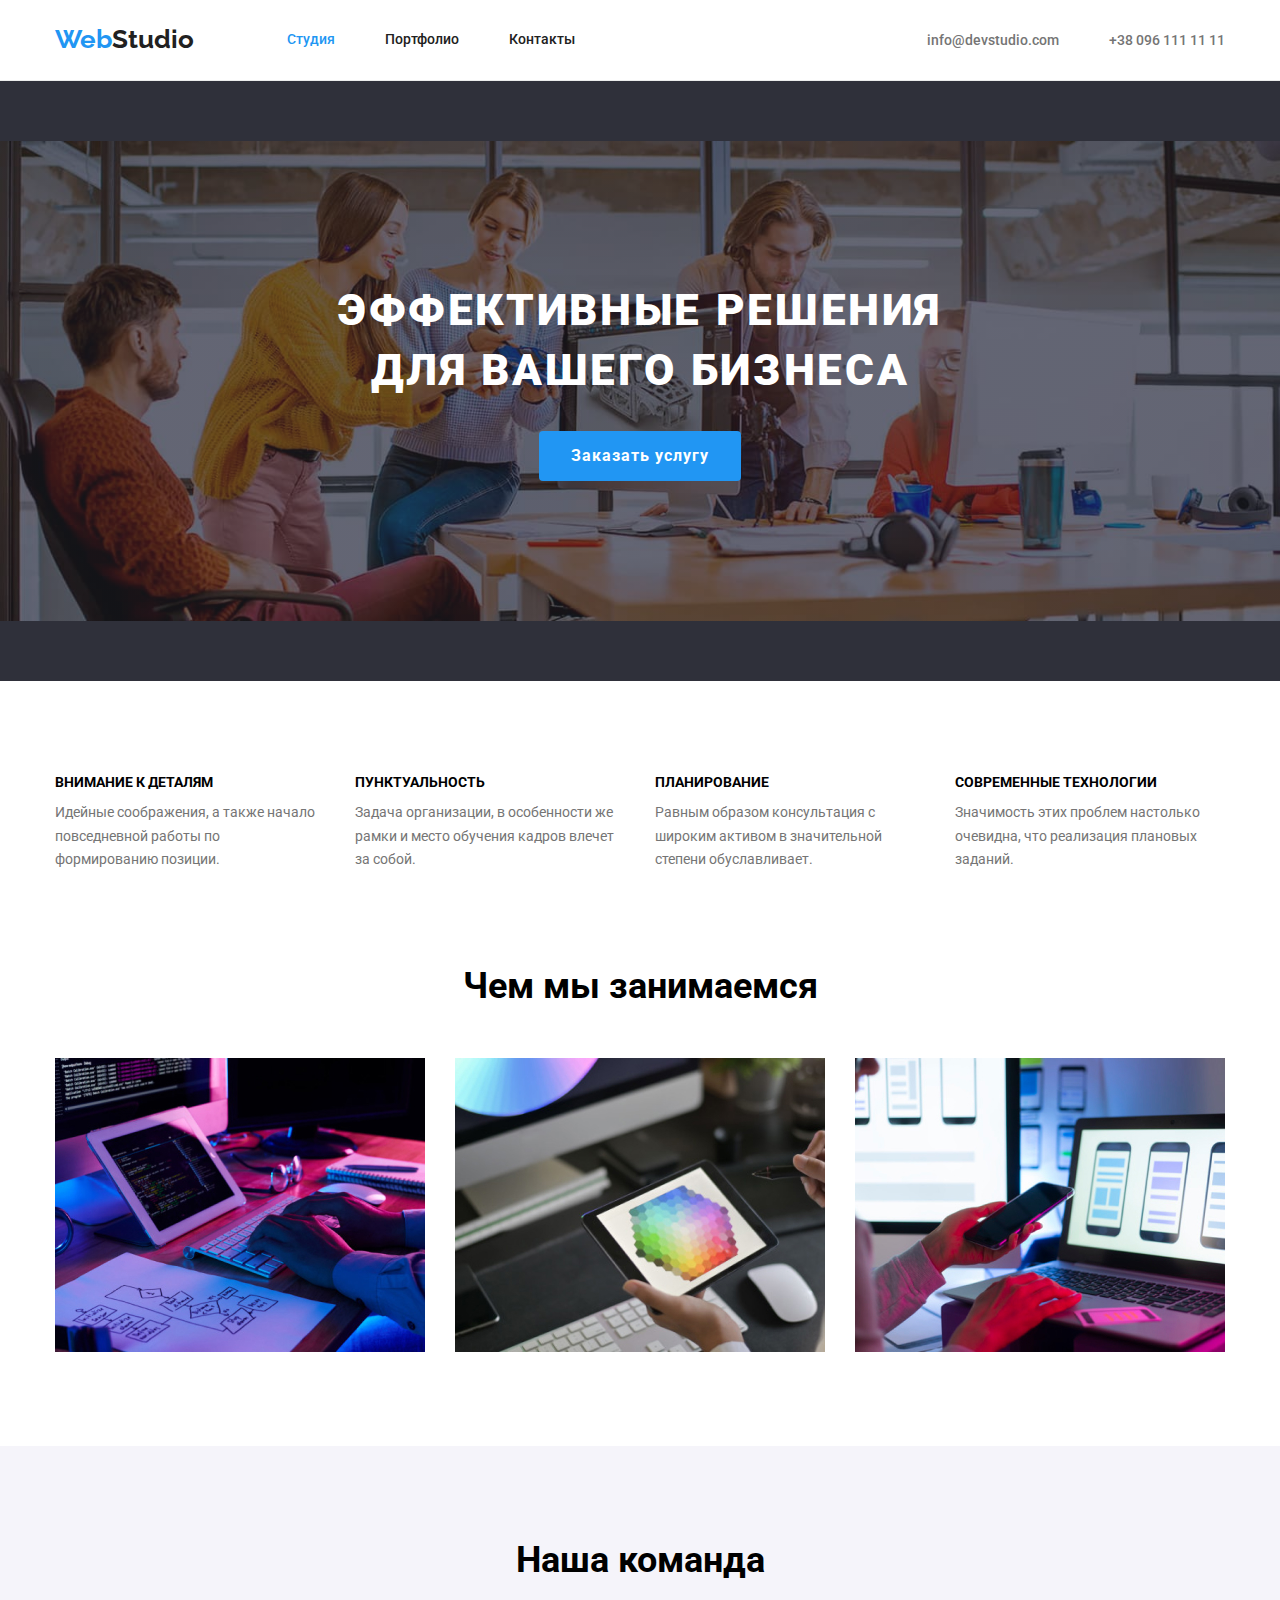
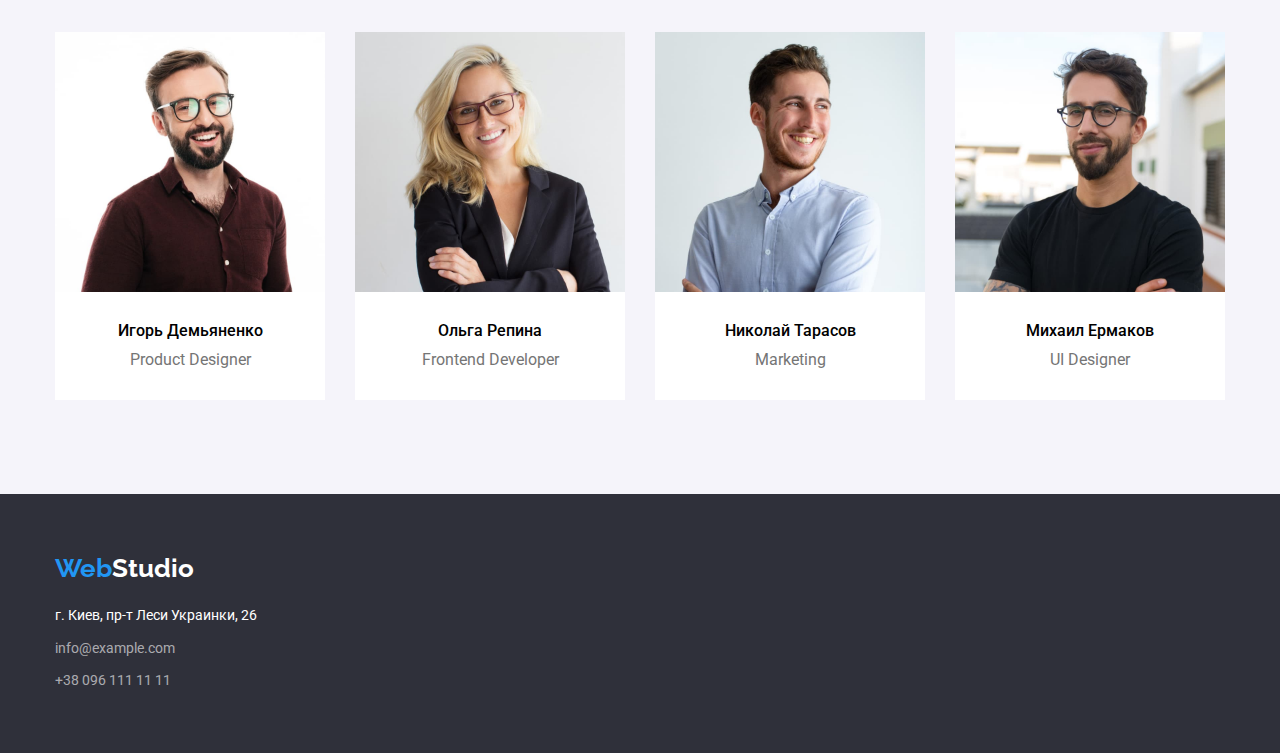
==== index.html @ 1ecdde6a "Сделали фон Героя" ====
<!DOCTYPE html>
<html lang="ru">

<head>
    <meta charset="UTF-8" />
    <title>WebStudio</title>
    <link rel="preconnect" href="https://fonts.googleapis.com" />
    <link rel="preconnect" href="https://fonts.gstatic.com" crossorigin />
    <link href="https://fonts.googleapis.com/css2?family=Raleway:wght@700&family=Roboto:wght@400;500;700;900&display=swap" rel="stylesheet" />
    <link rel="stylesheet" href="https://cdnjs.cloudflare.com/ajax/libs/modern-normalize/1.1.0/modern-normalize.css" />
    <link rel="stylesheet" href="./css/styles.css" />
</head>

<body class="page">
    <!-- header -->
    <header class="page-header">
        <div class="container page-container">
            <nav class="navigation main-nav">
                <a class="logo link" href="" lang="en">Web<span class="logo-accent">Studio</span>
          </a>
                <ul class="menu list">
                    <li class="menu-item">
                        <a href="./index.html" class="site-nav link current">Студия</a>
                    </li>
                    <li class="menu-item">
                        <a href="./portfolio.html" class="site-nav link">Портфолио</a>
                    </li>
                    <li class="menu-item">
                        <a href="" class="site-nav link">Контакты</a>
                    </li>
                </ul>
            </nav>
            <ul class="menu-contact list">
                <li class="item">
                    <a href=" mailto:info@devstudio.com" class="contact-nav link">info@devstudio.com</a
            >
          </li>
          <li class="item">
            <a href="tel:+380961111111 " class="contact-nav link"
              >+38 096 111 11 11</a
            >
          </li>
        </ul>
      </div>
    </header>
    <main>
      <!--HERO-->
      <section class="hero">
        <div class="container">
          <h1 class="hero-title">ЭФФЕКТИВНЫЕ РЕШЕНИЯ ДЛЯ ВАШЕГО БИЗНЕСА</h1>
          <button class="modal-btn" type="button ">Заказать услугу</button>
        </div>
      </section>
      <!--ABOUT-->
      <section class="section-advantage">
        <div class="container">
          <h2 class="section-title visually-hidden">Преимущества</h2>
          <ul class="list feature">
            <li class="feature-list">
              <h3 class="feature-title">ВНИМАНИЕ К ДЕТАЛЯМ</h3>
              <p class="text">
                Идейные соображения, а также начало повседневной работы по
                формированию позиции.
              </p>
            </li>
            <li class="feature-list">
              <h3 class="feature-title">ПУНКТУАЛЬНОСТЬ</h3>
              <p class="text">
                Задача организации, в особенности же рамки и место обучения
                кадров влечет за собой.
              </p>
            </li>
            <li class="feature-list">
              <h3 class="feature-title">ПЛАНИРОВАНИЕ</h3>
              <p class="text">
                Равным образом консультация с широким активом в значительной
                степени обуславливает.
              </p>
            </li>
            <li class="feature-list">
              <h3 class="feature-title">СОВРЕМЕННЫЕ ТЕХНОЛОГИИ</h3>
              <p class="text">
                Значимость этих проблем настолько очевидна, что реализация
                плановых заданий.
              </p>
            </li>
          </ul>
        </div>
      </section>
      <!--GALLERY-->
      <section class="section">
        <div class="container">
          <h2 class="section-title">Чем мы занимаемся</h2>
          <ul class="list feature">
            <li class="image-list">
              <img
                src="./images/website_design.jpg "
                alt="Дизайн вебсайта "
                width="370 "
                height="294 "
              />
            </li>
            <li class="image-list">
              <img
                src="./images/pallete_on_tablet.jpg "
                alt="Палитра на планшете "
                width="370 "
                height="294 "
              />
            </li>
            <li class="image-list">
              <img
                src="./images/mobile_application_development.jpg "
                alt="Разработка мобильного приложения "
                width="370 "
                height="294 "
              />
            </li>
          </ul>
        </div>
      </section>
      <!--OUR TEAM-->
      <section class="title-theme-light section">
        <div class="container">
          <h2 class="section-title">Наша команда</h2>
          <ul class="employees list">
            <li class="employees-photo">
              <img
                src="./images/img-1.jpg "
                alt="Игорь Д. "
                width="270 "
                height="260 "
              />
              <div class="employees-content-wrapper">
                <h3 class="employees-name">Игорь Демьяненко</h3>
                <p lang="en " class="employees-position">Product Designer</p>
              </div>
            </li>
            <li class="employees-photo">
              <img
                src="./images/img-2.jpg "
                alt="Ольга Р. "
                width="270 "
                height="260 "
              />
              <div class="employees-content-wrapper">
                <h3 class="employees-name">Ольга Репина</h3>
                <p lang="en " class="employees-position">Frontend Developer</p>
              </div>
            </li>
            <li class="employees-photo">
              <img
                src="./images/img-3.jpg "
                alt="Николай Т. "
                width="270 "
                height="260 "
              />
              <div class="employees-content-wrapper">
                <h3 class="employees-name">Николай Тарасов</h3>
                <p lang="en " class="employees-position">Marketing</p>
              </div>
            </li>
            <li class="employees-photo">
              <img
                src="./images/img-4.jpg "
                alt="Михаил Е. "
                width="270 "
                height="260 "
              />
              <div class="employees-content-wrapper">
                <h3 class="employees-name">Михаил Ермаков</h3>
                <p lang="en " class="employees-position">UI Designer</p>
              </div>
            </li>
          </ul>
        </div>
      </section>
    </main>
    <footer class="footer">
      <div class="container">
        <a class="logo-footer link" href=" " lang="en "
          >Web<span class="logo-accent-footer">Studio</span></a
        >
        <address class="address">
          <ul class="list">
            <li class="address-list">
              <a
                href="https://goo.gl/maps/fRFSX92PW33ccEuu6 "
                target="_blank "
                class="link contact-info"
                >г. Киев, пр-т Леси Украинки, 26</a
              >
            </li>
            <li class="address-list">
              <a href="mailto:info@example.com " class="link contact-info-item"
                >info@example.com</a
              >
            </li>
            <li>
              <a href="tel:+380961111111 " class="link contact-info-item"
                >+38 096 111 11 11</a
              >
            </li>
          </ul>
        </address>
      </div>
    </footer>
  </body>
</html>
---- css/styles.css ----
h1,
h2,
h3,
p {
    margin-top: 0;
    margin-bottom: 0;
}

ul {
    margin-top: 0;
    margin-bottom: 0;
    padding-left: 0;
}

img {
    display: block;
}

.list {
    list-style: none;
    padding: 0;
    margin: 0;
}

.link {
    text-decoration: none;
}

 :root {
    --primary-text-color: #212121;
    --title-color: #757575;
    --primary-text-color-theme-light: #E5E5E5;
    --secondary-text-color-theme-light: #F5F4FA;
    --primary-text-color-theme-dark: #2F303A;
}

body {
    font-family: "Roboto", sans-serif;
    font-style: normal;
}


/*цвет основного текста #212121*/


/*цвет вторичного текста #757575*/


/*белый #FFFFFF*/


/*акцент #2196F3*/


/*цвет фона #F5F4FA*/


/* цвет фона #2F303A*/

.container {
    width: 1200px;
    padding-left: 15px;
    padding-right: 15px;
    margin: 0 auto;
}


/*      HEADER    */

.page-header {
    background-color: #FFFFFF;
    border-bottom: 1px solid #ECECEC;
}

.page-container {
    display: flex;
}

.logo {
    color: #2196F3;
    font-family: 'Raleway', sans-serif;
    font-weight: 700;
    font-size: 26px;
    line-height: 1, 19;
    display: block;
    padding-top: 24px;
    padding-bottom: 25px;
}

.logo-accent {
    color: var(--primary-text-color);
    font-family: 'Raleway', sans-serif;
    font-weight: 700;
    font-size: 26px;
    line-height: 1, 19;
}

.logo-accent-footer {
    color: #FFFFFF;
    font-family: 'Raleway', sans-serif;
    font-weight: 700;
    font-size: 26px;
    line-height: 1, 19;
}

.menu {
    font-weight: 500;
    font-size: 14px;
    line-height: 1.14;
    display: flex;
    margin-left: 93px;
}

.menu li {
    margin-right: 50px;
}

.menu .menu-item:last-child {
    margin-right: 0;
}

.menu .site-nav {
    display: block;
    padding-top: 32px;
    padding-bottom: 32px;
}

.menu .contact-nav {
    display: block;
    padding-top: 32px;
    padding-bottom: 32px;
}

.menu-contact {
    display: flex;
    margin-left: auto;
}

.menu-contact li {
    margin-right: 50px;
}

.menu-contact .item:last-child {
    margin-right: 0;
}

.menu-contact .contact-nav {
    display: block;
    padding-top: 32px;
    padding-bottom: 32px;
}

.main-nav {
    display: flex;
    align-items: center;
}

.filters-btn {
    margin-right: 8px;
}

.filters .filters-btn:last-child {
    margin-right: 0;
}

.catalog {
    display: flex;
    flex-wrap: wrap;
    flex-basis: calc((100%-90px)/3);
}

.catalog-link {
    background-color: #FFFFFF;
}

.catalog-link:not(:nth-child(3n)) {
    margin-right: 30px;
}

.catalog-link:not(:nth-last-child(-n + 3)) {
    margin-bottom: 30px;
}

.catalog-content-wrapper {
    border-bottom: 1px solid #EEEEEE;
    border-left: 1px solid #EEEEEE;
    border-right: 1px solid #EEEEEE;
    padding: 20px 24px;
}

.site-nav {
    color: var(--primary-text-color);
    font-weight: 500;
    font-size: 14px;
}

.site-nav:hover,
.site-nav:focus {
    color: #2196F3;
}

.site-nav.current {
    color: #2196F3;
}

.contact-nav {
    color: var(--title-color);
    font-weight: 500;
    font-size: 14px;
}

.contact-nav:hover,
.contact-nav:focus {
    color: #2196F3;
}

.modal-btn {
    color: #FFFFFF;
    background-color: #2196F3;
    font-weight: 700;
    font-size: 16px;
    line-height: 1.87;
    text-align: center;
    letter-spacing: 0.06em;
    cursor: pointer;
    display: inline-block;
    border-radius: 4px;
    padding: 10px 32px 10px 32px;
    border: none;
}

.modal-btn:hover,
.modal-btn:focus {
    background-color: #188CE8;
    color: #FFFFFF;
}

.style-btn {
    background-color: var(--secondary-text-color-theme-light);
    color: var(--primary-text-color);
    font-weight: 500;
    font-size: 16px;
    line-height: 1.62;
    text-align: center;
    cursor: pointer;
    padding: 6px 22px 6px 22px;
}

.style-btn:hover,
.style-btn:focus {
    color: #FFFFFF;
    background-color: #2196F3;
}

.style-btn.current {
    color: #FFFFFF;
    background-color: #2196F3;
}


/*   hero  */

.hero {
    color: #FFFFFF;
    background-color: var(--primary-text-color-theme-dark);
    text-align: center;
    padding-top: 200px;
    padding-bottom: 200px;
    max-width: 1600px;
    max-height: 600px;
    margin-left: auto;
    margin-right: auto;
    background-image: linear-gradient(to right, rgba(47, 48, 58, 0.4), rgba(47, 48, 58, 0.4)), url(../images/background_hero.jpg);
    background-repeat: no-repeat;
    background-position: center;
    background-size: contain;
}

.hero-title {
    font-weight: 900;
    font-size: 44px;
    line-height: 1.36;
    text-align: center;
    vertical-align: Top;
    letter-spacing: 0.06em;
    max-width: 696px;
    margin: 0 auto;
    margin-bottom: 30px;
    border: none;
}

.filters-link {
    text-align: center;
}


/* section  */

.section-theme-light {
    background-color: var(--primary-text-color-theme-light);
}

.section-title-theme-light {
    background-color: var(--primary-text-color-theme-light);
}

.title-theme-light {
    background-color: var(--secondary-text-color-theme-light);
}

.background-theme-light {
    background-color: var(--primary-text-color-theme-light);
}

.section {
    padding-top: 94px;
    padding-bottom: 94px;
}

.section-advantage {
    padding-top: 94px;
}

.section-title {
    font-weight: 700;
    font-size: 36px;
    line-height: 1.16;
    text-align: center;
    margin-bottom: 50px;
}

.visually-hidden {
    position: absolute;
    width: 1px;
    height: 1px;
    margin: -1px;
    border: 0;
    padding: 0;
    white-space: nowrap;
    clip-path: inset(100%);
    clip: rect(0 0 0 0);
    overflow: hidden;
}

.feature {
    display: flex;
    padding: 0;
    margin: 0;
}

.feature-list {
    margin-right: 30px;
    width: 270px;
}

.feature .feature-list:last-child {
    margin-right: 0;
}

.employees {
    display: flex;
    padding: 0;
    margin: 0;
}

.image-list {
    margin-right: 30px;
}

.feature-title {
    font-weight: 700;
    font-size: 14px;
    line-height: 1.14;
    display: flex;
    margin-bottom: 10px;
}

.feature .image-list:last-child {
    margin-right: 0;
}

.employees-photo {
    margin-right: 30px;
}

.employees .employees-photo:last-child {
    margin-right: 0;
}

.employees-content-wrapper {
    padding: 30px 10px;
    background-color: #FFFFFF;
}

.employees-name {
    font-weight: 500;
    font-size: 16px;
    line-height: 1.18;
    text-align: center;
    margin-bottom: 10px;
}

.employees-position {
    color: var(--title-color);
    font-weight: 400;
    font-size: 16px;
    line-height: 1.18;
    text-align: center;
}

.text {
    color: var(--title-color);
    font-weight: 400;
    font-size: 14px;
    line-height: 1.71;
}

.filters {
    display: flex;
    justify-content: center;
    margin-bottom: 50px;
}

.section-works {
    color: var(--primary-text-color);
    font-weight: 700;
    font-size: 18px;
    line-height: 2;
    margin-bottom: 4px;
}

.subtytle {
    color: var(--title-color);
    font-weight: 400;
    font-size: 16px;
    line-height: 1.87;
}


/*    FOOTER   */

.logo-footer {
    color: #2196F3;
    font-family: 'Raleway', sans-serif;
    font-weight: 700;
    font-size: 26px;
    line-height: 1, 19;
    display: inline-block;
    margin-bottom: 20px;
}

.address {
    font-style: normal;
}

.address-list {
    margin-bottom: 9px;
}

.contact-info {
    color: #FFFFFF;
    font-weight: 400;
    font-size: 14px;
    line-height: 1.71;
    margin-top: 20px;
}

.contact-info:hover,
.contact-info:focus {
    color: #2196F3;
}

.contact-info-item {
    color: rgba(255, 255, 255, 0.6);
    font-weight: 400;
    font-size: 14px;
    line-height: 1.71;
}

.contact-info-item:hover,
.contact-info-item:focus {
    color: #2196F3;
}

.footer {
    background-color: var(--primary-text-color-theme-dark);
    padding: 60px 0;
}
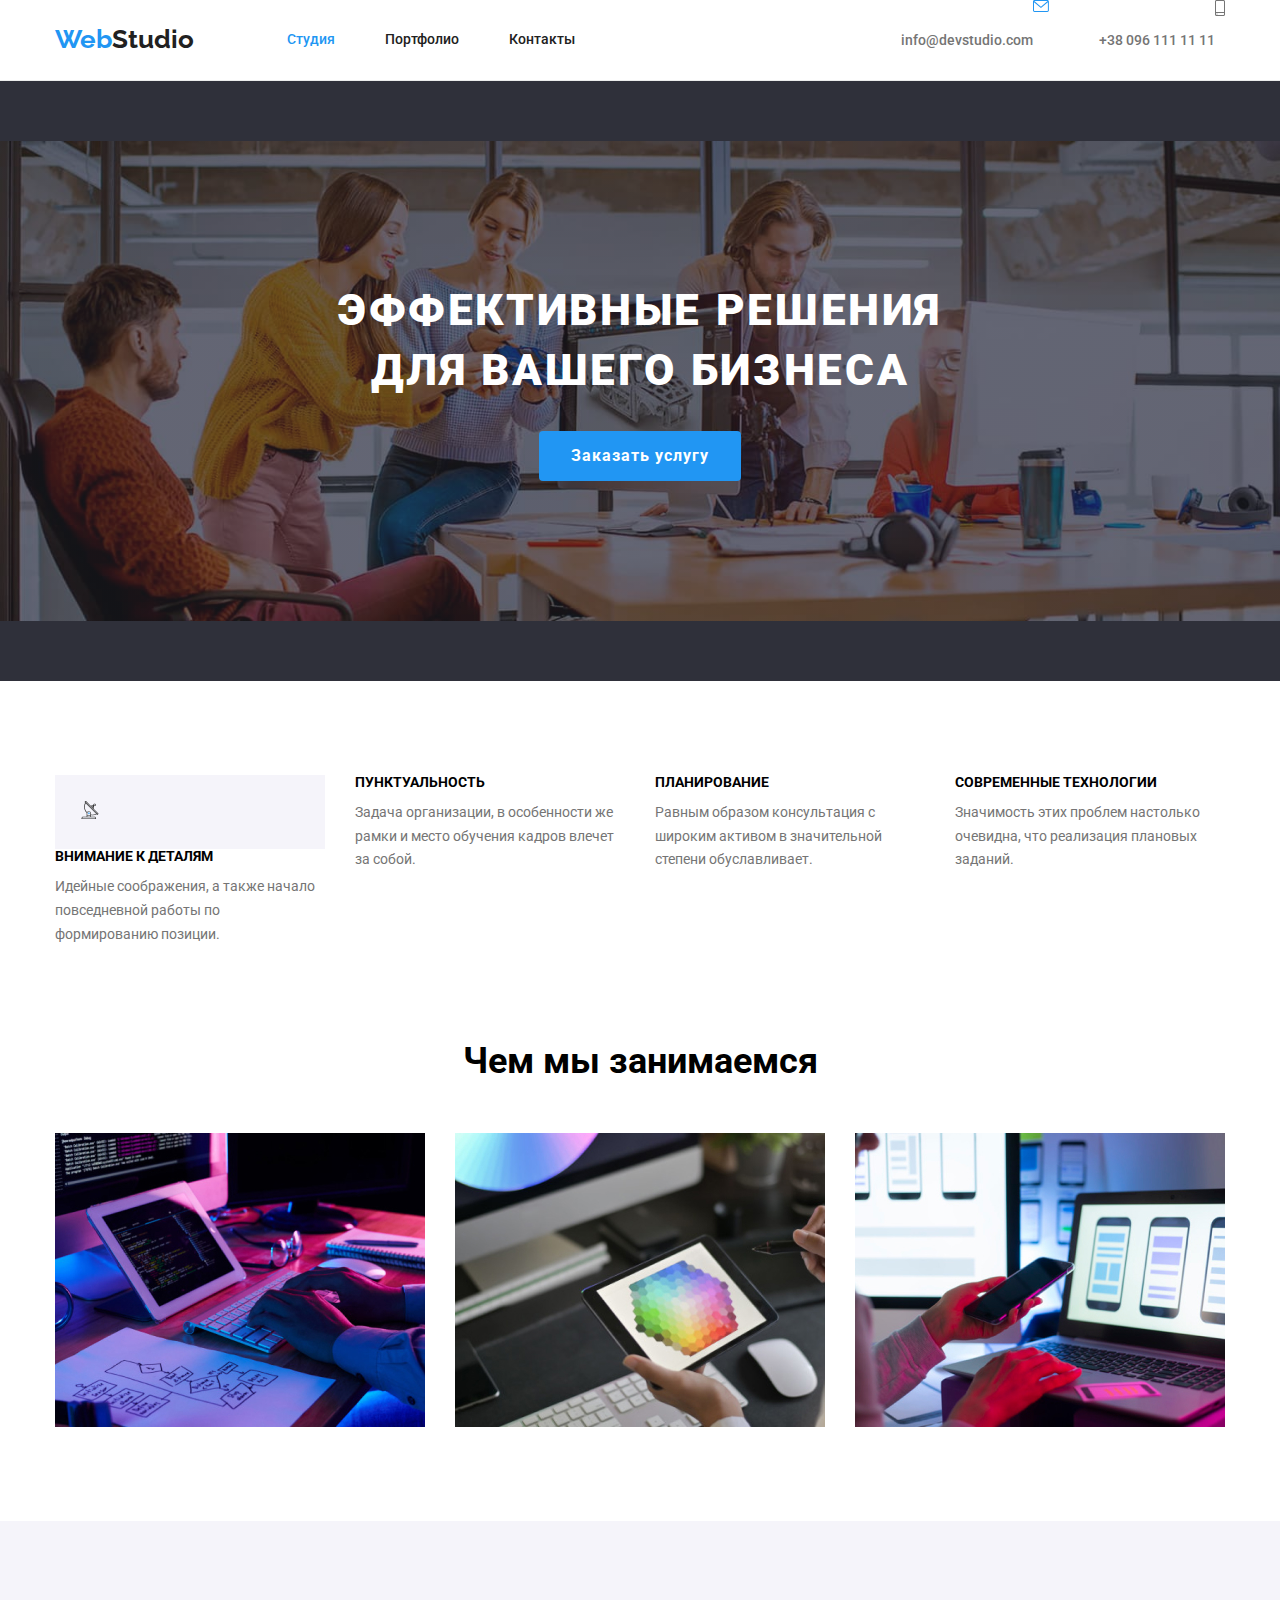
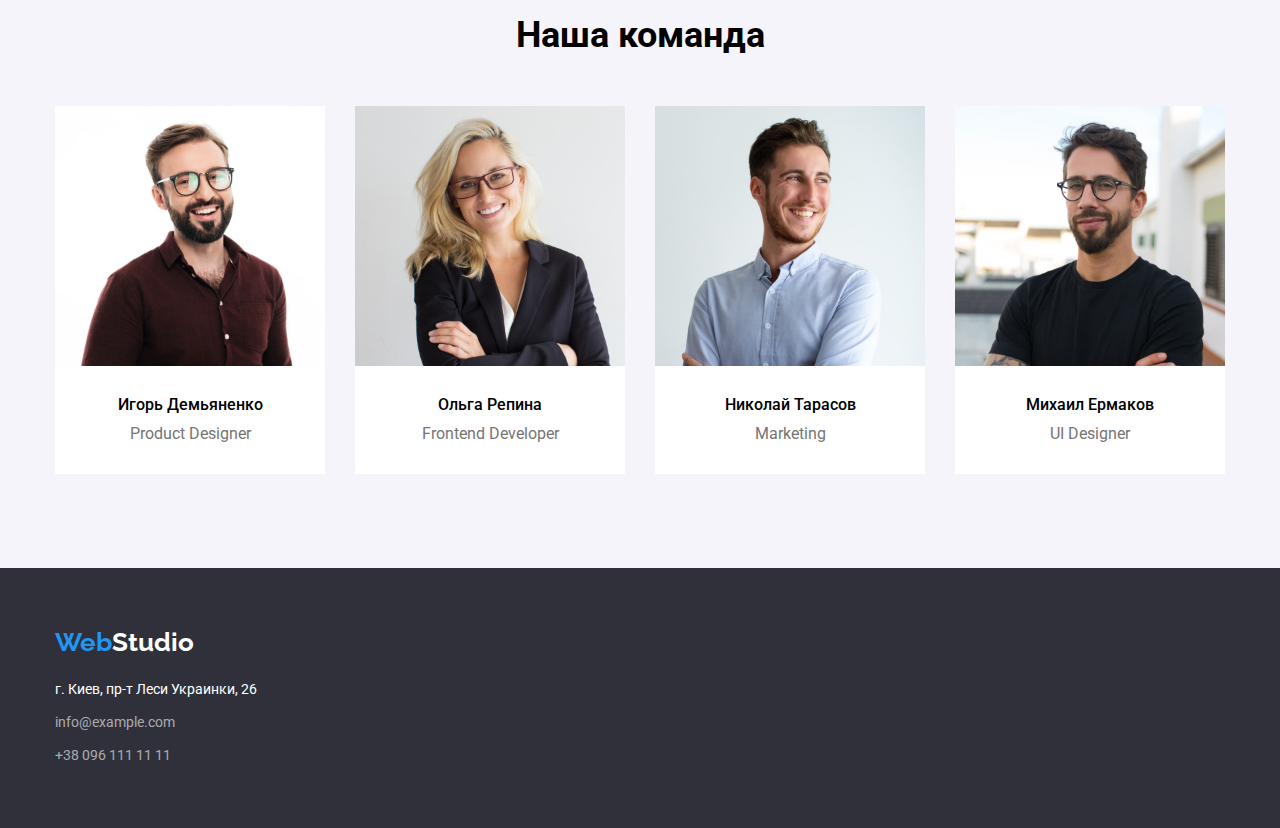
==== commit c7298a1c: "Создали спрайт иконки" ====
--- a/index.html
+++ b/index.html
@@ -32,13 +32,19 @@
             </nav>
             <ul class="menu-contact list">
                 <li class="item">
-                    <a href=" mailto:info@devstudio.com" class="contact-nav link">info@devstudio.com</a
+                    <a href=" mailto:info@devstudio.com" class="contact-nav link button">info@devstudio.com</a
             >
+            <svg class="button-icon">
+              <use href="./images/icons.svg#icon-envelope-hover-1"></use>
+            </svg>
           </li>
           <li class="item">
-            <a href="tel:+380961111111 " class="contact-nav link"
+            <a href="tel:+380961111111 " class="contact-nav link button"
               >+38 096 111 11 11</a
             >
+            <svg class="button-icon-phone">
+              <use href="./images/icons.svg#icon-smartphone-1"></use>
+            </svg>
           </li>
         </ul>
       </div>
@@ -57,6 +63,11 @@
           <h2 class="section-title visually-hidden">Преимущества</h2>
           <ul class="list feature">
             <li class="feature-list">
+              <div class="thumb">
+                <svg class="icon-antenna">
+                  <use href="./images/icons.svg#Antanna"></use>
+                </svg>
+              </div>
               <h3 class="feature-title">ВНИМАНИЕ К ДЕТАЛЯМ</h3>
               <p class="text">
                 Идейные соображения, а также начало повседневной работы по
--- a/css/styles.css
+++ b/css/styles.css
@@ -212,6 +212,31 @@
 .contact-nav:hover,
 .contact-nav:focus {
     color: #2196F3;
+}
+
+.item {
+    display: flex;
+}
+
+.button {
+    align-items: center;
+}
+
+.button-icon {
+    width: 16px;
+    height: 12px;
+    fill: #757575;
+    align-items: center;
+}
+
+.button-icon:hover {
+    color: #2196F3;
+}
+
+.button-icon-phone {
+    width: 10px;
+    height: 16px;
+    fill: #757575;
 }
 
 .modal-btn {
@@ -357,6 +382,15 @@
     margin-right: 0;
 }
 
+.thumb {
+    background-color: #F5F4FA;
+}
+
+.icon-antenna {
+    width: 70px;
+    height: 70px;
+}
+
 .employees {
     display: flex;
     padding: 0;
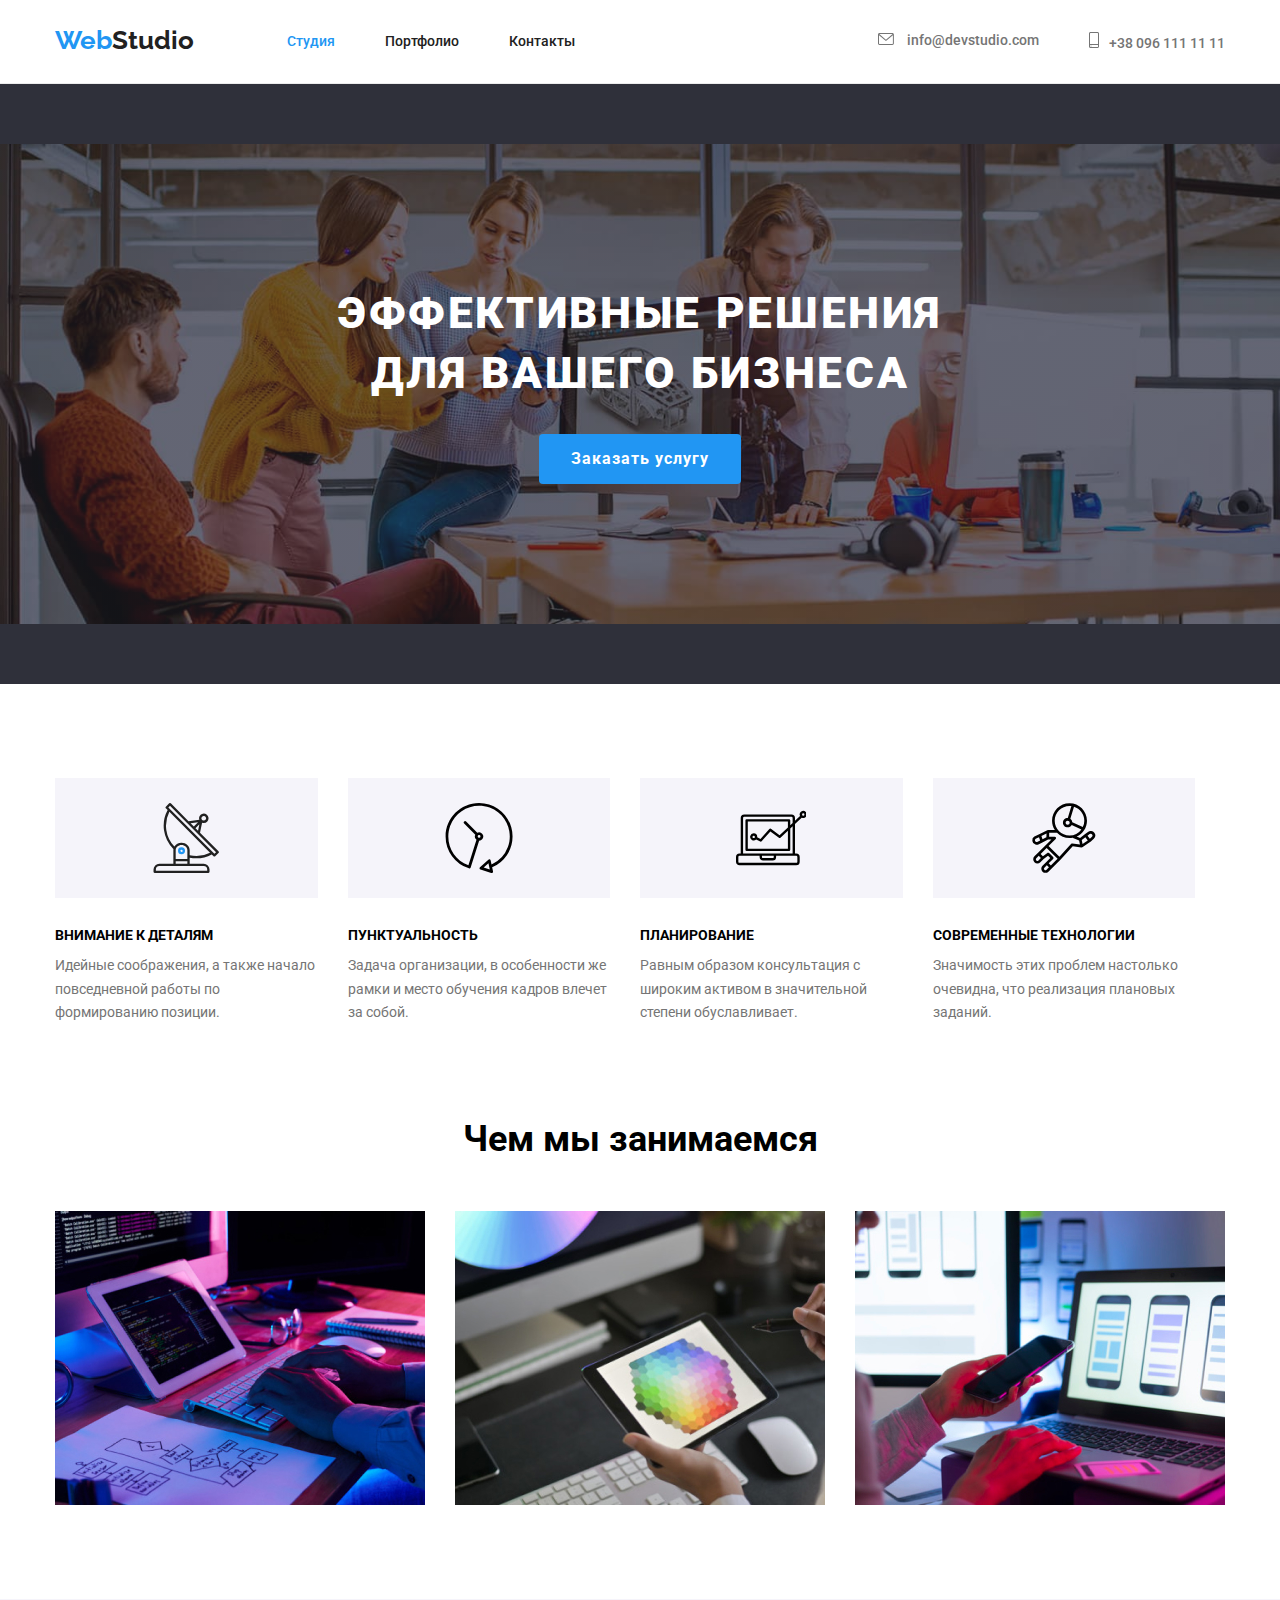
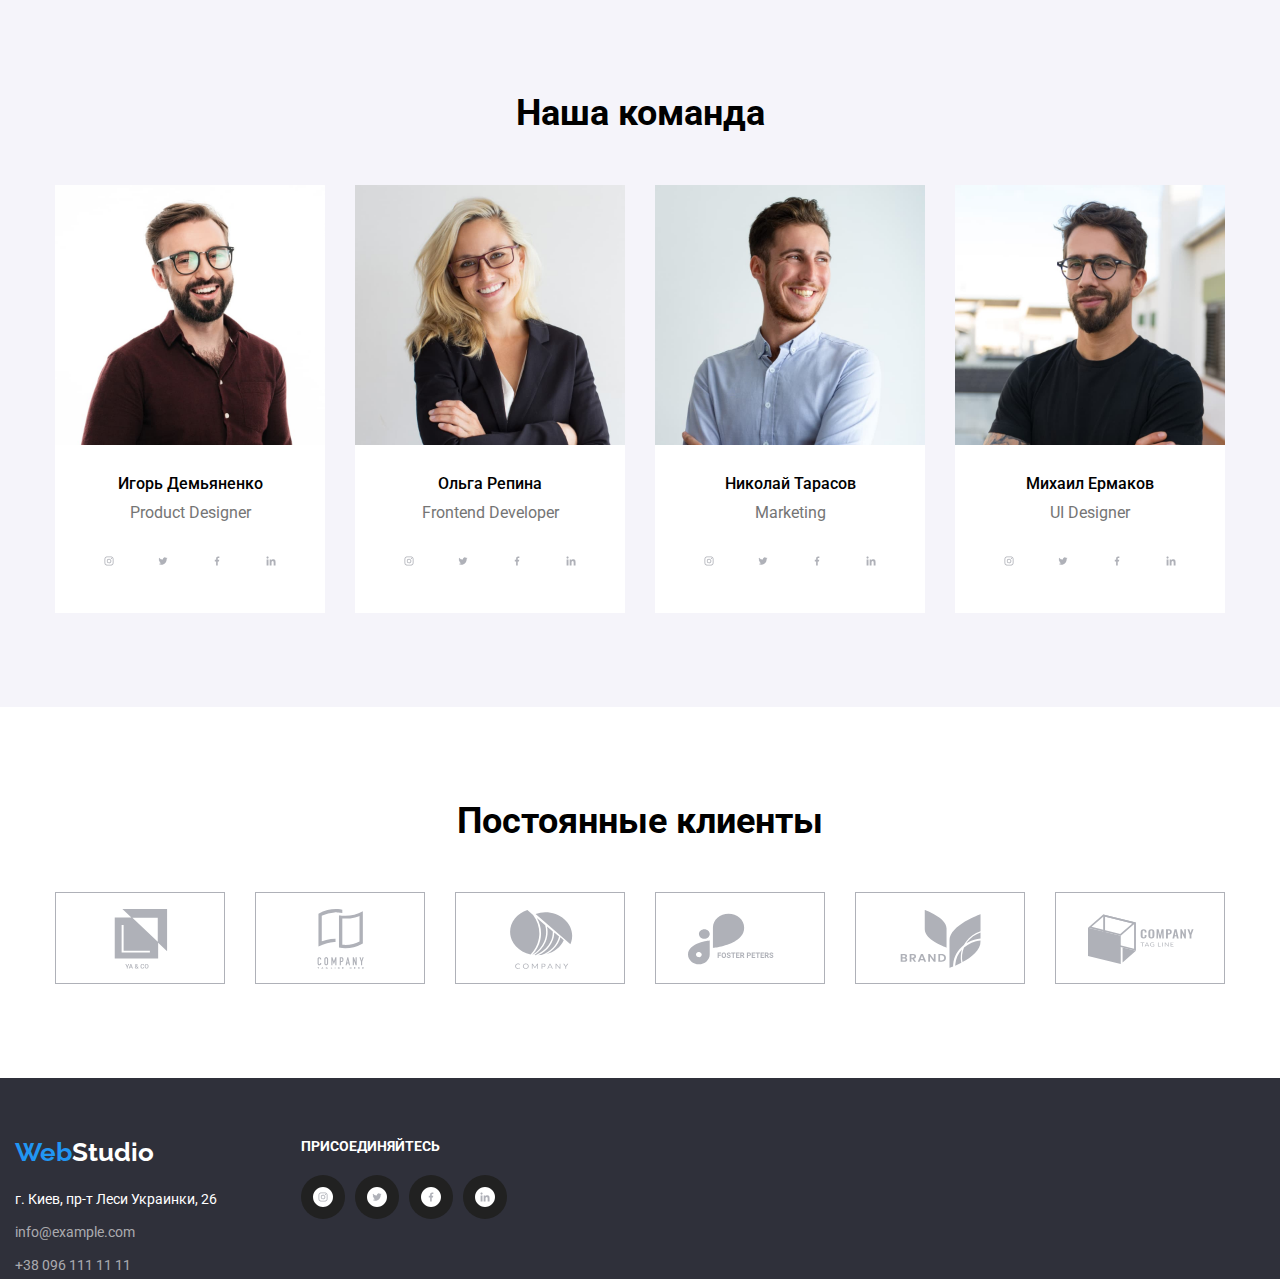
==== commit 33285540: "разместили иконки в секциях" ====
--- a/index.html
+++ b/index.html
@@ -32,19 +32,17 @@
             </nav>
             <ul class="menu-contact list">
                 <li class="item">
-                    <a href=" mailto:info@devstudio.com" class="contact-nav link button">info@devstudio.com</a
-            >
-            <svg class="button-icon">
-              <use href="./images/icons.svg#icon-envelope-hover-1"></use>
-            </svg>
-          </li>
-          <li class="item">
-            <a href="tel:+380961111111 " class="contact-nav link button"
+                    <a href=" mailto:info@devstudio.com" class="contact-nav link">
+                        <svg class="button-icon">
+                <use href="./images/icons.svg#icon-envelope"></use>
+              </svg> info@devstudio.com
+                    </a>
+                </li>
+                <li class="item">
+                    <a href="tel:+380961111111" class="contact-nav link"><svg class="button-icon-phone">
+                <use href="./images/icons.svg#icon-smartphone"></use></svg
               >+38 096 111 11 11</a
             >
-            <svg class="button-icon-phone">
-              <use href="./images/icons.svg#icon-smartphone-1"></use>
-            </svg>
           </li>
         </ul>
       </div>
@@ -64,8 +62,8 @@
           <ul class="list feature">
             <li class="feature-list">
               <div class="thumb">
-                <svg class="icon-antenna">
-                  <use href="./images/icons.svg#Antanna"></use>
+                <svg class="icon-antenna" width="70px" height="70px">
+                  <use href="./images/icons.svg#icon-antenna"></use>
                 </svg>
               </div>
               <h3 class="feature-title">ВНИМАНИЕ К ДЕТАЛЯМ</h3>
@@ -75,6 +73,11 @@
               </p>
             </li>
             <li class="feature-list">
+              <div class="thumb">
+                <svg class="icon-antenna" width="70px" height="70px">
+                  <use href="./images/icons.svg#icon-clock"></use>
+                </svg>
+              </div>
               <h3 class="feature-title">ПУНКТУАЛЬНОСТЬ</h3>
               <p class="text">
                 Задача организации, в особенности же рамки и место обучения
@@ -82,6 +85,11 @@
               </p>
             </li>
             <li class="feature-list">
+              <div class="thumb">
+                <svg class="icon-antenna" width="70px" height="70px">
+                  <use href="./images/icons.svg#icon-diagramma"></use>
+                </svg>
+              </div>
               <h3 class="feature-title">ПЛАНИРОВАНИЕ</h3>
               <p class="text">
                 Равным образом консультация с широким активом в значительной
@@ -89,6 +97,11 @@
               </p>
             </li>
             <li class="feature-list">
+              <div class="thumb">
+                <svg class="icon-antenna" width="70px" height="70px">
+                  <use href="./images/icons.svg#icon-astronaut"></use>
+                </svg>
+              </div>
               <h3 class="feature-title">СОВРЕМЕННЫЕ ТЕХНОЛОГИИ</h3>
               <p class="text">
                 Значимость этих проблем настолько очевидна, что реализация
@@ -145,52 +158,216 @@
               <div class="employees-content-wrapper">
                 <h3 class="employees-name">Игорь Демьяненко</h3>
                 <p lang="en " class="employees-position">Product Designer</p>
-              </div>
-            </li>
-            <li class="employees-photo">
-              <img
-                src="./images/img-2.jpg "
-                alt="Ольга Р. "
-                width="270 "
-                height="260 "
-              />
-              <div class="employees-content-wrapper">
+                <ul class="social-list list">
+                  <li class="social-list-item">
+                    <a href="" class="social-list-link">
+                      <svg class="social-list-icon" width="20" height="20">
+                        <use href="./images/icons.svg#icon-instagram"></use>
+                      </svg>
+                    </a>
+                </li>
+                <li class="social-list-item">
+                    <a href="" class="social-list-link">
+                        <svg class="social-list-icon" width="20" height="20">
+                        <use href="./images/icons.svg#icon-twitter"></use>
+                      </svg>
+                    </a>
+                </li>
+                <li class="social-list-item">
+                    <a href="" class="social-list-link">
+                        <svg class="social-list-icon" width="20" height="20">
+                        <use href="./images/icons.svg#icon-facebook"></use>
+                      </svg>
+                    </a>
+                </li>
+                <li class="social-list-item">
+                    <a href="" class="social-list-link">
+                        <svg class="social-list-icon" width="20" height="20">
+                        <use href="./images/icons.svg#icon-linkedin"></use>
+                      </svg>
+                    </a>
+                </li>
+            </ul>
+        </div>
+        </li>
+        <li class="employees-photo">
+            <img src="./images/img-2.jpg " alt="Ольга Р. " width="270 " height="260 " />
+            <div class="employees-content-wrapper">
                 <h3 class="employees-name">Ольга Репина</h3>
                 <p lang="en " class="employees-position">Frontend Developer</p>
-              </div>
-            </li>
-            <li class="employees-photo">
-              <img
-                src="./images/img-3.jpg "
-                alt="Николай Т. "
-                width="270 "
-                height="260 "
-              />
-              <div class="employees-content-wrapper">
+                <ul class="social-list list">
+                    <li class="social-list-item">
+                        <a href="" class="social-list-link">
+                            <svg class="social-list-icon" width="20" height="20">
+                        <use href="./images/icons.svg#icon-instagram"></use>
+                      </svg>
+                        </a>
+                    </li>
+                    <li class="social-list-item">
+                        <a href="" class="social-list-link">
+                            <svg class="social-list-icon" width="20" height="20">
+                        <use href="./images/icons.svg#icon-twitter"></use>
+                      </svg>
+                        </a>
+                    </li>
+                    <li class="social-list-item">
+                        <a href="" class="social-list-link">
+                            <svg class="social-list-icon" width="20" height="20">
+                        <use href="./images/icons.svg#icon-facebook"></use>
+                      </svg>
+                        </a>
+                    </li>
+                    <li class="social-list-item">
+                        <a href="" class="social-list-link">
+                            <svg class="social-list-icon" width="20" height="20">
+                        <use href="./images/icons.svg#icon-linkedin"></use>
+                      </svg>
+                        </a>
+                    </li>
+                </ul>
+            </div>
+        </li>
+        <li class="employees-photo">
+            <img src="./images/img-3.jpg " alt="Николай Т. " width="270 " height="260 " />
+            <div class="employees-content-wrapper">
                 <h3 class="employees-name">Николай Тарасов</h3>
                 <p lang="en " class="employees-position">Marketing</p>
-              </div>
-            </li>
-            <li class="employees-photo">
-              <img
-                src="./images/img-4.jpg "
-                alt="Михаил Е. "
-                width="270 "
-                height="260 "
-              />
-              <div class="employees-content-wrapper">
+                <ul class="social-list list">
+                    <li class="social-list-item">
+                        <a href="" class="social-list-link">
+                            <svg class="social-list-icon" width="20" height="20">
+                        <use href="./images/icons.svg#icon-instagram"></use>
+                      </svg>
+                        </a>
+                    </li>
+                    <li class="social-list-item">
+                        <a href="" class="social-list-link">
+                            <svg class="social-list-icon" width="20" height="20">
+                        <use href="./images/icons.svg#icon-twitter"></use>
+                      </svg>
+                        </a>
+                    </li>
+                    <li class="social-list-item">
+                        <a href="" class="social-list-link">
+                            <svg class="social-list-icon" width="20" height="20">
+                        <use href="./images/icons.svg#icon-facebook"></use>
+                      </svg>
+                        </a>
+                    </li>
+                    <li class="social-list-item">
+                        <a href="" class="social-list-link">
+                            <svg class="social-list-icon" width="20" height="20">
+                        <use href="./images/icons.svg#icon-linkedin"></use>
+                      </svg>
+                        </a>
+                    </li>
+                </ul>
+            </div>
+        </li>
+        <li class="employees-photo">
+            <img src="./images/img-4.jpg " alt="Михаил Е. " width="270 " height="260 " />
+            <div class="employees-content-wrapper">
                 <h3 class="employees-name">Михаил Ермаков</h3>
                 <p lang="en " class="employees-position">UI Designer</p>
-              </div>
-            </li>
-          </ul>
+                <ul class="social-list list">
+                    <li class="social-list-item">
+                        <a href="" class="social-list-link">
+                            <svg class="social-list-icon" width="20" height="20">
+                        <use href="./images/icons.svg#icon-instagram"></use>
+                      </svg>
+                        </a>
+                    </li>
+                    <li class="social-list-item">
+                        <a href="" class="social-list-link">
+                            <svg class="social-list-icon" width="20" height="20">
+                        <use href="./images/icons.svg#icon-twitter"></use>
+                      </svg>
+                        </a>
+                    </li>
+                    <li class="social-list-item">
+                        <a href="" class="social-list-link">
+                            <svg class="social-list-icon" width="20" height="20">
+                        <use href="./images/icons.svg#icon-facebook"></use>
+                      </svg>
+                        </a>
+                    </li>
+                    <li class="social-list-item">
+                        <a href="" class="social-list-link">
+                            <svg class="social-list-icon" width="20" height="20">
+                        <use href="./images/icons.svg#icon-linkedin"></use>
+                      </svg>
+                        </a>
+                    </li>
+                </ul>
+            </div>
+        </li>
+        </ul>
         </div>
-      </section>
-    </main>
-    <footer class="footer">
-      <div class="container">
-        <a class="logo-footer link" href=" " lang="en "
-          >Web<span class="logo-accent-footer">Studio</span></a
+        </section>
+        <section class="section">
+            <h2 class="section-title">Постоянные клиенты</h2>
+
+            <ul class="list clients-link">
+                <li class="clients-list">
+                    <div class="clients">
+                        <a href="" class="our-clints">
+                            <svg class="our-clients-icon" width="106px" height="60px">
+                  <use href="./images/icons.svg#icon-client"></use>
+                </svg>
+                        </a>
+                    </div>
+                </li>
+                <li class="clients-list">
+                    <div class="clients">
+                        <a href="" class="our-clints">
+                            <svg class="our-clients-icon" width="106px" height="60px">
+                  <use href="./images/icons.svg#icon-client_1"></use>
+                </svg>
+                        </a>
+                    </div>
+                </li>
+                <li class="clients-list">
+                    <div class="clients">
+                        <a href="" class="our-clints">
+                            <svg class="our-clients-icon" width="106px" height="60px">
+                  <use href="./images/icons.svg#icon-client_2"></use>
+                </svg>
+                        </a>
+                    </div>
+                </li>
+                <li class="clients-list">
+                    <div class="clients">
+                        <a href="" class="our-clints">
+                            <svg class="our-clients-icon" width="106px" height="60px">
+                  <use href="./images/icons.svg#icon-client_3"></use>
+                </svg>
+                        </a>
+                    </div>
+                </li>
+                <li class="clients-list">
+                    <div class="clients">
+                        <a href="" class="our-clints">
+                            <svg class="our-clients-icon" width="106px" height="60px">
+                  <use href="./images/icons.svg#icon-client_4"></use>
+                </svg>
+                        </a>
+                    </div>
+                </li>
+                <li class="clients-list">
+                    <div class="clients">
+                        <a href="" class="our-clints">
+                            <svg class="our-clients-icon" width="106px" height="60px">
+                  <use href="./images/icons.svg#icon-client_5"></use>
+                </svg>
+                        </a>
+                    </div>
+                </li>
+            </ul>
+        </section>
+        </main>
+        <footer class="footer">
+            <div class="footer-container">
+                <a class="logo-footer link" href=" " lang="en ">Web<span class="logo-accent-footer">Studio</span></a
         >
         <address class="address">
           <ul class="list">
@@ -215,6 +392,40 @@
           </ul>
         </address>
       </div>
-    </footer>
-  </body>
+      <div>
+        <h3 class="footer-title">ПРИСОЕДИНЯЙТЕСЬ</h3>
+        <ul class="footer-list list">
+          <li class="footer-list-item">
+            <a href="" class="footer-list-link">
+              <svg class="footer-list-icon" width="20" height="20">
+                <use href="./images/icons.svg#icon-instagram"></use>
+              </svg>
+            </a>
+                </li>
+                <li class="footer-list-item">
+                    <a href="" class="footer-list-link">
+                        <svg class="footer-list-icon" width="20" height="20">
+                <use href="./images/icons.svg#icon-twitter"></use>
+              </svg>
+                    </a>
+                </li>
+                <li class="footer-list-item">
+                    <a href="" class="footer-list-link">
+                        <svg class="footer-list-icon" width="20" height="20">
+                <use href="./images/icons.svg#icon-facebook"></use>
+              </svg>
+                    </a>
+                </li>
+                <li class="footer-list-item">
+                    <a href="" class="footer-list-link">
+                        <svg class="footer-list-icon" width="20" height="20">
+                <use href="./images/icons.svg#icon-linkedin"></use>
+              </svg>
+                    </a>
+                </li>
+                </ul>
+            </div>
+        </footer>
+</body>
+
 </html>--- a/css/styles.css
+++ b/css/styles.css
@@ -1,522 +1,630 @@
-h1,
-h2,
-h3,
-p {
-    margin-top: 0;
-    margin-bottom: 0;
-}
-
-ul {
-    margin-top: 0;
-    margin-bottom: 0;
-    padding-left: 0;
-}
-
-img {
-    display: block;
-}
-
-.list {
-    list-style: none;
-    padding: 0;
-    margin: 0;
-}
-
-.link {
-    text-decoration: none;
-}
-
- :root {
-    --primary-text-color: #212121;
-    --title-color: #757575;
-    --primary-text-color-theme-light: #E5E5E5;
-    --secondary-text-color-theme-light: #F5F4FA;
-    --primary-text-color-theme-dark: #2F303A;
-}
-
-body {
-    font-family: "Roboto", sans-serif;
-    font-style: normal;
-}
-
-
-/*цвет основного текста #212121*/
-
-
-/*цвет вторичного текста #757575*/
-
-
-/*белый #FFFFFF*/
-
-
-/*акцент #2196F3*/
-
-
-/*цвет фона #F5F4FA*/
-
-
-/* цвет фона #2F303A*/
-
-.container {
-    width: 1200px;
-    padding-left: 15px;
-    padding-right: 15px;
-    margin: 0 auto;
-}
-
-
-/*      HEADER    */
-
-.page-header {
-    background-color: #FFFFFF;
-    border-bottom: 1px solid #ECECEC;
-}
-
-.page-container {
-    display: flex;
-}
-
-.logo {
-    color: #2196F3;
-    font-family: 'Raleway', sans-serif;
-    font-weight: 700;
-    font-size: 26px;
-    line-height: 1, 19;
-    display: block;
-    padding-top: 24px;
-    padding-bottom: 25px;
-}
-
-.logo-accent {
-    color: var(--primary-text-color);
-    font-family: 'Raleway', sans-serif;
-    font-weight: 700;
-    font-size: 26px;
-    line-height: 1, 19;
-}
-
-.logo-accent-footer {
-    color: #FFFFFF;
-    font-family: 'Raleway', sans-serif;
-    font-weight: 700;
-    font-size: 26px;
-    line-height: 1, 19;
-}
-
-.menu {
-    font-weight: 500;
-    font-size: 14px;
-    line-height: 1.14;
-    display: flex;
-    margin-left: 93px;
-}
-
-.menu li {
-    margin-right: 50px;
-}
-
-.menu .menu-item:last-child {
-    margin-right: 0;
-}
-
-.menu .site-nav {
-    display: block;
-    padding-top: 32px;
-    padding-bottom: 32px;
-}
-
-.menu .contact-nav {
-    display: block;
-    padding-top: 32px;
-    padding-bottom: 32px;
-}
-
-.menu-contact {
-    display: flex;
-    margin-left: auto;
-}
-
-.menu-contact li {
-    margin-right: 50px;
-}
-
-.menu-contact .item:last-child {
-    margin-right: 0;
-}
-
-.menu-contact .contact-nav {
-    display: block;
-    padding-top: 32px;
-    padding-bottom: 32px;
-}
-
-.main-nav {
-    display: flex;
-    align-items: center;
-}
-
-.filters-btn {
-    margin-right: 8px;
-}
-
-.filters .filters-btn:last-child {
-    margin-right: 0;
-}
-
-.catalog {
-    display: flex;
-    flex-wrap: wrap;
-    flex-basis: calc((100%-90px)/3);
-}
-
-.catalog-link {
-    background-color: #FFFFFF;
-}
-
-.catalog-link:not(:nth-child(3n)) {
-    margin-right: 30px;
-}
-
-.catalog-link:not(:nth-last-child(-n + 3)) {
-    margin-bottom: 30px;
-}
-
-.catalog-content-wrapper {
-    border-bottom: 1px solid #EEEEEE;
-    border-left: 1px solid #EEEEEE;
-    border-right: 1px solid #EEEEEE;
-    padding: 20px 24px;
-}
-
-.site-nav {
-    color: var(--primary-text-color);
-    font-weight: 500;
-    font-size: 14px;
-}
-
-.site-nav:hover,
-.site-nav:focus {
-    color: #2196F3;
-}
-
-.site-nav.current {
-    color: #2196F3;
-}
-
-.contact-nav {
-    color: var(--title-color);
-    font-weight: 500;
-    font-size: 14px;
-}
-
-.contact-nav:hover,
-.contact-nav:focus {
-    color: #2196F3;
-}
-
-.item {
-    display: flex;
-}
-
-.button {
-    align-items: center;
-}
-
-.button-icon {
-    width: 16px;
-    height: 12px;
-    fill: #757575;
-    align-items: center;
-}
-
-.button-icon:hover {
-    color: #2196F3;
-}
-
-.button-icon-phone {
-    width: 10px;
-    height: 16px;
-    fill: #757575;
-}
-
-.modal-btn {
-    color: #FFFFFF;
-    background-color: #2196F3;
-    font-weight: 700;
-    font-size: 16px;
-    line-height: 1.87;
-    text-align: center;
-    letter-spacing: 0.06em;
-    cursor: pointer;
-    display: inline-block;
-    border-radius: 4px;
-    padding: 10px 32px 10px 32px;
-    border: none;
-}
-
-.modal-btn:hover,
-.modal-btn:focus {
-    background-color: #188CE8;
-    color: #FFFFFF;
-}
-
-.style-btn {
-    background-color: var(--secondary-text-color-theme-light);
-    color: var(--primary-text-color);
-    font-weight: 500;
-    font-size: 16px;
-    line-height: 1.62;
-    text-align: center;
-    cursor: pointer;
-    padding: 6px 22px 6px 22px;
-}
-
-.style-btn:hover,
-.style-btn:focus {
-    color: #FFFFFF;
-    background-color: #2196F3;
-}
-
-.style-btn.current {
-    color: #FFFFFF;
-    background-color: #2196F3;
-}
-
-
-/*   hero  */
-
-.hero {
-    color: #FFFFFF;
-    background-color: var(--primary-text-color-theme-dark);
-    text-align: center;
-    padding-top: 200px;
-    padding-bottom: 200px;
-    max-width: 1600px;
-    max-height: 600px;
-    margin-left: auto;
-    margin-right: auto;
-    background-image: linear-gradient(to right, rgba(47, 48, 58, 0.4), rgba(47, 48, 58, 0.4)), url(../images/background_hero.jpg);
-    background-repeat: no-repeat;
-    background-position: center;
-    background-size: contain;
-}
-
-.hero-title {
-    font-weight: 900;
-    font-size: 44px;
-    line-height: 1.36;
-    text-align: center;
-    vertical-align: Top;
-    letter-spacing: 0.06em;
-    max-width: 696px;
-    margin: 0 auto;
-    margin-bottom: 30px;
-    border: none;
-}
-
-.filters-link {
-    text-align: center;
-}
-
-
-/* section  */
-
-.section-theme-light {
-    background-color: var(--primary-text-color-theme-light);
-}
-
-.section-title-theme-light {
-    background-color: var(--primary-text-color-theme-light);
-}
-
-.title-theme-light {
-    background-color: var(--secondary-text-color-theme-light);
-}
-
-.background-theme-light {
-    background-color: var(--primary-text-color-theme-light);
-}
-
-.section {
-    padding-top: 94px;
-    padding-bottom: 94px;
-}
-
-.section-advantage {
-    padding-top: 94px;
-}
-
-.section-title {
-    font-weight: 700;
-    font-size: 36px;
-    line-height: 1.16;
-    text-align: center;
-    margin-bottom: 50px;
-}
-
-.visually-hidden {
-    position: absolute;
-    width: 1px;
-    height: 1px;
-    margin: -1px;
-    border: 0;
-    padding: 0;
-    white-space: nowrap;
-    clip-path: inset(100%);
-    clip: rect(0 0 0 0);
-    overflow: hidden;
-}
-
-.feature {
-    display: flex;
-    padding: 0;
-    margin: 0;
-}
-
-.feature-list {
-    margin-right: 30px;
-    width: 270px;
-}
-
-.feature .feature-list:last-child {
-    margin-right: 0;
-}
-
-.thumb {
-    background-color: #F5F4FA;
-}
-
-.icon-antenna {
-    width: 70px;
-    height: 70px;
-}
-
-.employees {
-    display: flex;
-    padding: 0;
-    margin: 0;
-}
-
-.image-list {
-    margin-right: 30px;
-}
-
-.feature-title {
-    font-weight: 700;
-    font-size: 14px;
-    line-height: 1.14;
-    display: flex;
-    margin-bottom: 10px;
-}
-
-.feature .image-list:last-child {
-    margin-right: 0;
-}
-
-.employees-photo {
-    margin-right: 30px;
-}
-
-.employees .employees-photo:last-child {
-    margin-right: 0;
-}
-
-.employees-content-wrapper {
-    padding: 30px 10px;
-    background-color: #FFFFFF;
-}
-
-.employees-name {
-    font-weight: 500;
-    font-size: 16px;
-    line-height: 1.18;
-    text-align: center;
-    margin-bottom: 10px;
-}
-
-.employees-position {
-    color: var(--title-color);
-    font-weight: 400;
-    font-size: 16px;
-    line-height: 1.18;
-    text-align: center;
-}
-
-.text {
-    color: var(--title-color);
-    font-weight: 400;
-    font-size: 14px;
-    line-height: 1.71;
-}
-
-.filters {
-    display: flex;
-    justify-content: center;
-    margin-bottom: 50px;
-}
-
-.section-works {
-    color: var(--primary-text-color);
-    font-weight: 700;
-    font-size: 18px;
-    line-height: 2;
-    margin-bottom: 4px;
-}
-
-.subtytle {
-    color: var(--title-color);
-    font-weight: 400;
-    font-size: 16px;
-    line-height: 1.87;
-}
-
-
-/*    FOOTER   */
-
-.logo-footer {
-    color: #2196F3;
-    font-family: 'Raleway', sans-serif;
-    font-weight: 700;
-    font-size: 26px;
-    line-height: 1, 19;
-    display: inline-block;
-    margin-bottom: 20px;
-}
-
-.address {
-    font-style: normal;
-}
-
-.address-list {
-    margin-bottom: 9px;
-}
-
-.contact-info {
-    color: #FFFFFF;
-    font-weight: 400;
-    font-size: 14px;
-    line-height: 1.71;
-    margin-top: 20px;
-}
-
-.contact-info:hover,
-.contact-info:focus {
-    color: #2196F3;
-}
-
-.contact-info-item {
-    color: rgba(255, 255, 255, 0.6);
-    font-weight: 400;
-    font-size: 14px;
-    line-height: 1.71;
-}
-
-.contact-info-item:hover,
-.contact-info-item:focus {
-    color: #2196F3;
-}
-
-.footer {
-    background-color: var(--primary-text-color-theme-dark);
-    padding: 60px 0;
-}+    h1,
+    h2,
+    h3,
+    p {
+        margin-top: 0;
+        margin-bottom: 0;
+    }
+    
+    ul {
+        margin-top: 0;
+        margin-bottom: 0;
+        padding-left: 0;
+    }
+    
+    img {
+        display: block;
+    }
+    
+    .list {
+        list-style: none;
+        padding: 0;
+        margin: 0;
+    }
+    
+    .link {
+        text-decoration: none;
+    }
+    
+     :root {
+        --primary-text-color: #212121;
+        --title-color: #757575;
+        --primary-text-color-theme-light: #E5E5E5;
+        --secondary-text-color-theme-light: #F5F4FA;
+        --primary-text-color-theme-dark: #2F303A;
+    }
+    
+    body {
+        font-family: "Roboto", sans-serif;
+        font-style: normal;
+    }
+    /*цвет основного текста #212121*/
+    /*цвет вторичного текста #757575*/
+    /*белый #FFFFFF*/
+    /*акцент #2196F3*/
+    /*цвет фона #F5F4FA*/
+    /* цвет фона #2F303A*/
+    
+    .container {
+        width: 1200px;
+        padding-left: 15px;
+        padding-right: 15px;
+        margin: 0 auto;
+    }
+    /*      HEADER    */
+    
+    .page-header {
+        background-color: #FFFFFF;
+        border-bottom: 1px solid #ECECEC;
+    }
+    
+    .page-container {
+        display: flex;
+    }
+    
+    .logo {
+        color: #2196F3;
+        font-family: 'Raleway', sans-serif;
+        font-weight: 700;
+        font-size: 26px;
+        line-height: 1, 19;
+        display: block;
+        padding-top: 24px;
+        padding-bottom: 25px;
+    }
+    
+    .logo-accent {
+        color: var(--primary-text-color);
+        font-family: 'Raleway', sans-serif;
+        font-weight: 700;
+        font-size: 26px;
+        line-height: 1, 19;
+    }
+    
+    .logo-accent-footer {
+        color: #FFFFFF;
+        font-family: 'Raleway', sans-serif;
+        font-weight: 700;
+        font-size: 26px;
+        line-height: 1, 19;
+    }
+    
+    .menu {
+        font-weight: 500;
+        font-size: 14px;
+        line-height: 1.14;
+        display: flex;
+        margin-left: 93px;
+    }
+    
+    .menu li {
+        margin-right: 50px;
+    }
+    
+    .menu .menu-item:last-child {
+        margin-right: 0;
+    }
+    
+    .menu .site-nav {
+        display: block;
+        padding-top: 32px;
+        padding-bottom: 32px;
+    }
+    
+    .menu .contact-nav {
+        display: block;
+        padding-top: 32px;
+        padding-bottom: 32px;
+    }
+    
+    .menu-contact {
+        display: flex;
+        margin-left: auto;
+    }
+    
+    .menu-contact li {
+        margin-right: 50px;
+    }
+    
+    .menu-contact .item:last-child {
+        margin-right: 0;
+    }
+    
+    .menu-contact .contact-nav {
+        display: block;
+        padding-top: 32px;
+        padding-bottom: 32px;
+    }
+    
+    .main-nav {
+        display: flex;
+        align-items: center;
+    }
+    
+    .filters-btn {
+        margin-right: 8px;
+    }
+    
+    .filters .filters-btn:last-child {
+        margin-right: 0;
+    }
+    
+    .catalog {
+        display: flex;
+        flex-wrap: wrap;
+        flex-basis: calc((100%-90px)/3);
+    }
+    
+    .catalog-link {
+        background-color: #FFFFFF;
+    }
+    
+    .catalog-link:not(:nth-child(3n)) {
+        margin-right: 30px;
+    }
+    
+    .catalog-link:not(:nth-last-child(-n + 3)) {
+        margin-bottom: 30px;
+    }
+    
+    .catalog-content-wrapper {
+        border-bottom: 1px solid #EEEEEE;
+        border-left: 1px solid #EEEEEE;
+        border-right: 1px solid #EEEEEE;
+        padding: 20px 24px;
+    }
+    
+    .site-nav {
+        color: var(--primary-text-color);
+        font-weight: 500;
+        font-size: 14px;
+    }
+    
+    .site-nav:hover,
+    .site-nav:focus {
+        color: #2196F3;
+    }
+    
+    .site-nav.current {
+        color: #2196F3;
+    }
+    
+    .contact-nav {
+        color: var(--title-color);
+        font-weight: 500;
+        font-size: 14px;
+        align-items: center;
+    }
+    
+    .contact-nav:hover,
+    .contact-nav:focus {
+        color: #2196F3;
+    }
+    
+    .button-icon {
+        width: 16px;
+        height: 12px;
+        fill: #757575;
+        align-items: center;
+        margin-right: 10px;
+    }
+    
+    .button-icon:hover,
+    .button-icon:focus {
+        color: #2196F3;
+    }
+    
+    .button-icon-phone {
+        width: 10px;
+        height: 16px;
+        fill: #757575;
+        align-items: center;
+        margin-right: 10px;
+    }
+    
+    .button-icon-phone:hover,
+    .button-icon-phone:focus {
+        color: #2196F3;
+    }
+    
+    .modal-btn {
+        color: #FFFFFF;
+        background-color: #2196F3;
+        font-weight: 700;
+        font-size: 16px;
+        line-height: 1.87;
+        text-align: center;
+        letter-spacing: 0.06em;
+        cursor: pointer;
+        display: inline-block;
+        border-radius: 4px;
+        padding: 10px 32px 10px 32px;
+        border: none;
+    }
+    
+    .modal-btn:hover,
+    .modal-btn:focus {
+        background-color: #188CE8;
+        color: #FFFFFF;
+    }
+    
+    .style-btn {
+        background-color: var(--secondary-text-color-theme-light);
+        color: var(--primary-text-color);
+        font-weight: 500;
+        font-size: 16px;
+        line-height: 1.62;
+        text-align: center;
+        cursor: pointer;
+        padding: 6px 22px 6px 22px;
+    }
+    
+    .style-btn:hover,
+    .style-btn:focus {
+        color: #FFFFFF;
+        background-color: #2196F3;
+    }
+    
+    .style-btn.current {
+        color: #FFFFFF;
+        background-color: #2196F3;
+    }
+    /*   hero  */
+    
+    .hero {
+        color: #FFFFFF;
+        background-color: var(--primary-text-color-theme-dark);
+        text-align: center;
+        padding-top: 200px;
+        padding-bottom: 200px;
+        max-width: 1600px;
+        max-height: 600px;
+        margin-left: auto;
+        margin-right: auto;
+        background-image: linear-gradient(to right, rgba(47, 48, 58, 0.4), rgba(47, 48, 58, 0.4)), url(../images/background_hero.jpg);
+        background-repeat: no-repeat;
+        background-position: center;
+        background-size: contain;
+    }
+    
+    .hero-title {
+        font-weight: 900;
+        font-size: 44px;
+        line-height: 1.36;
+        text-align: center;
+        vertical-align: Top;
+        letter-spacing: 0.06em;
+        max-width: 696px;
+        margin: 0 auto;
+        margin-bottom: 30px;
+        border: none;
+    }
+    
+    .filters-link {
+        text-align: center;
+    }
+    /* section  */
+    
+    .section-theme-light {
+        background-color: var(--primary-text-color-theme-light);
+    }
+    
+    .section-title-theme-light {
+        background-color: var(--primary-text-color-theme-light);
+    }
+    
+    .title-theme-light {
+        background-color: var(--secondary-text-color-theme-light);
+    }
+    
+    .background-theme-light {
+        background-color: var(--primary-text-color-theme-light);
+    }
+    
+    .section {
+        padding-top: 94px;
+        padding-bottom: 94px;
+    }
+    
+    .section-advantage {
+        padding-top: 94px;
+    }
+    
+    .section-title {
+        font-weight: 700;
+        font-size: 36px;
+        line-height: 1.16;
+        text-align: center;
+        margin-bottom: 50px;
+    }
+    
+    .visually-hidden {
+        position: absolute;
+        width: 1px;
+        height: 1px;
+        margin: -1px;
+        border: 0;
+        padding: 0;
+        white-space: nowrap;
+        clip-path: inset(100%);
+        clip: rect(0 0 0 0);
+        overflow: hidden;
+    }
+    
+    .feature {
+        display: flex;
+        padding: 0;
+        margin: 0;
+    }
+    
+    .feature-list {
+        margin-right: 30px;
+        width: 270px;
+    }
+    
+    .thumb {
+        background-color: #F5F4FA;
+        display: flex;
+        align-items: center;
+        justify-content: center;
+        height: 120px;
+        margin-bottom: 30px;
+    }
+    
+    .employees {
+        display: flex;
+        padding: 0;
+        margin: 0;
+    }
+    
+    .image-list {
+        margin-right: 30px;
+    }
+    
+    .feature-title {
+        font-weight: 700;
+        font-size: 14px;
+        line-height: 1.14;
+        display: flex;
+        margin-bottom: 10px;
+    }
+    
+    .feature .image-list:last-child {
+        margin-right: 0;
+    }
+    
+    .employees-photo {
+        margin-right: 30px;
+    }
+    
+    .employees .employees-photo:last-child {
+        margin-right: 0;
+    }
+    
+    .employees-content-wrapper {
+        padding: 30px 10px;
+        background-color: #FFFFFF;
+    }
+    
+    .employees-name {
+        font-weight: 500;
+        font-size: 16px;
+        line-height: 1.18;
+        text-align: center;
+        margin-bottom: 10px;
+    }
+    
+    .employees-position {
+        color: var(--title-color);
+        font-weight: 400;
+        font-size: 16px;
+        line-height: 1.18;
+        text-align: center;
+    }
+    
+    .social-list {
+        display: flex;
+        justify-content: center;
+        margin-top: 16px;
+    }
+    
+    .social-list-item:not(:last-child) {
+        margin-right: 10px;
+    }
+    
+    .social-list-link {
+        display: flex;
+        align-items: center;
+        justify-content: center;
+        width: 44px;
+        height: 44px;
+        border-radius: 50%;
+        background-color: #ffffff;
+    }
+    
+    .social-list-link:hover,
+    .social-list-link:focus {
+        background-color: #2196F3;
+    }
+    
+    .social-list-icon {
+        fill: #AFB1B8;
+    }
+    
+    .social-list-link:hover .social-list-icon,
+    .social-list-link:focus .social-list-icon {
+        fill: #2196F3;
+    }
+    
+    .text {
+        color: var(--title-color);
+        font-weight: 400;
+        font-size: 14px;
+        line-height: 1.71;
+    }
+    
+    .filters {
+        display: flex;
+        justify-content: center;
+        margin-bottom: 50px;
+    }
+    
+    .section-works {
+        color: var(--primary-text-color);
+        font-weight: 700;
+        font-size: 18px;
+        line-height: 2;
+        margin-bottom: 4px;
+    }
+    
+    .subtytle {
+        color: var(--title-color);
+        font-weight: 400;
+        font-size: 16px;
+        line-height: 1.87;
+    }
+    
+    .clients-link {
+        display: flex;
+        align-items: center;
+        justify-content: center;
+    }
+    
+    .clients-list {
+        margin-right: 30px;
+        width: 170px;
+        height: 92px;
+        border: 1px solid#AFB1B8;
+        align-items: center;
+        padding: 16px 32px 16px 32px;
+    }
+    
+    .clients-link .clients-list:last-child {
+        margin-right: 0;
+    }
+    
+    .clients {
+        width: 106px;
+        height: 60px;
+        fill: #AFB1B8;
+        justify-content: center;
+        align-items: center;
+    }
+    
+    .our-clints {
+        width: 106px;
+        height: 60px;
+        fill: #AFB1B8;
+        align-items: center;
+        justify-content: center;
+    }
+    
+    .our-clients-icon {
+        fill: #AFB1B8;
+        align-items: center;
+    }
+    
+    .our-clients-icon:hover,
+    .our-clients-icon:focus {
+        fill: #2196F3;
+    }
+    /*    FOOTER   */
+    
+    .logo-footer {
+        color: #2196F3;
+        font-family: 'Raleway', sans-serif;
+        font-weight: 700;
+        font-size: 26px;
+        line-height: 1, 19;
+        display: inline-block;
+        margin-bottom: 20px;
+    }
+    
+    .address {
+        font-style: normal;
+    }
+    
+    .address-list {
+        margin-bottom: 9px;
+    }
+    
+    .contact-info {
+        color: #FFFFFF;
+        font-weight: 400;
+        font-size: 14px;
+        line-height: 1.71;
+        margin-top: 20px;
+    }
+    
+    .contact-info:hover,
+    .contact-info:focus {
+        color: #2196F3;
+    }
+    
+    .contact-info-item {
+        color: rgba(255, 255, 255, 0.6);
+        font-weight: 400;
+        font-size: 14px;
+        line-height: 1.71;
+    }
+    
+    .contact-info-item:hover,
+    .contact-info-item:focus {
+        color: #2196F3;
+    }
+    
+    .footer {
+        background-color: var(--primary-text-color-theme-dark);
+        padding: 60px 0;
+        display: flex;
+        align-items: center;
+    }
+    
+    .footer-container {
+        width: 231px;
+        height: 81px;
+        margin-right: 70px;
+        padding-left: 15px;
+    }
+    
+    .footer-title {
+        font-weight: 700;
+        font-size: 14px;
+        line-height: 1.14;
+        margin-bottom: 20px;
+        color: #FFFFFF;
+        align-items: center;
+    }
+    
+    .footer-list {
+        display: flex;
+        justify-content: center;
+    }
+    
+    .footer-list-item:not(:last-child) {
+        margin-right: 10px;
+    }
+    
+    .footer-list-link {
+        display: flex;
+        align-items: center;
+        justify-content: center;
+        width: 44px;
+        height: 44px;
+        border-radius: 50%;
+        background-color: #212121;
+    }
+    
+    .footer-list-link:hover,
+    .footer-list-link:focus {
+        background-color: #2196F3;
+    }
+    
+    .footer-list-icon {
+        fill: #ffffff;
+    }
+    
+    .footer-list-link:hover .footer-list-icon,
+    .footer-list-link:focus .footer-list-icon {
+        fill: #2196F3;
+    }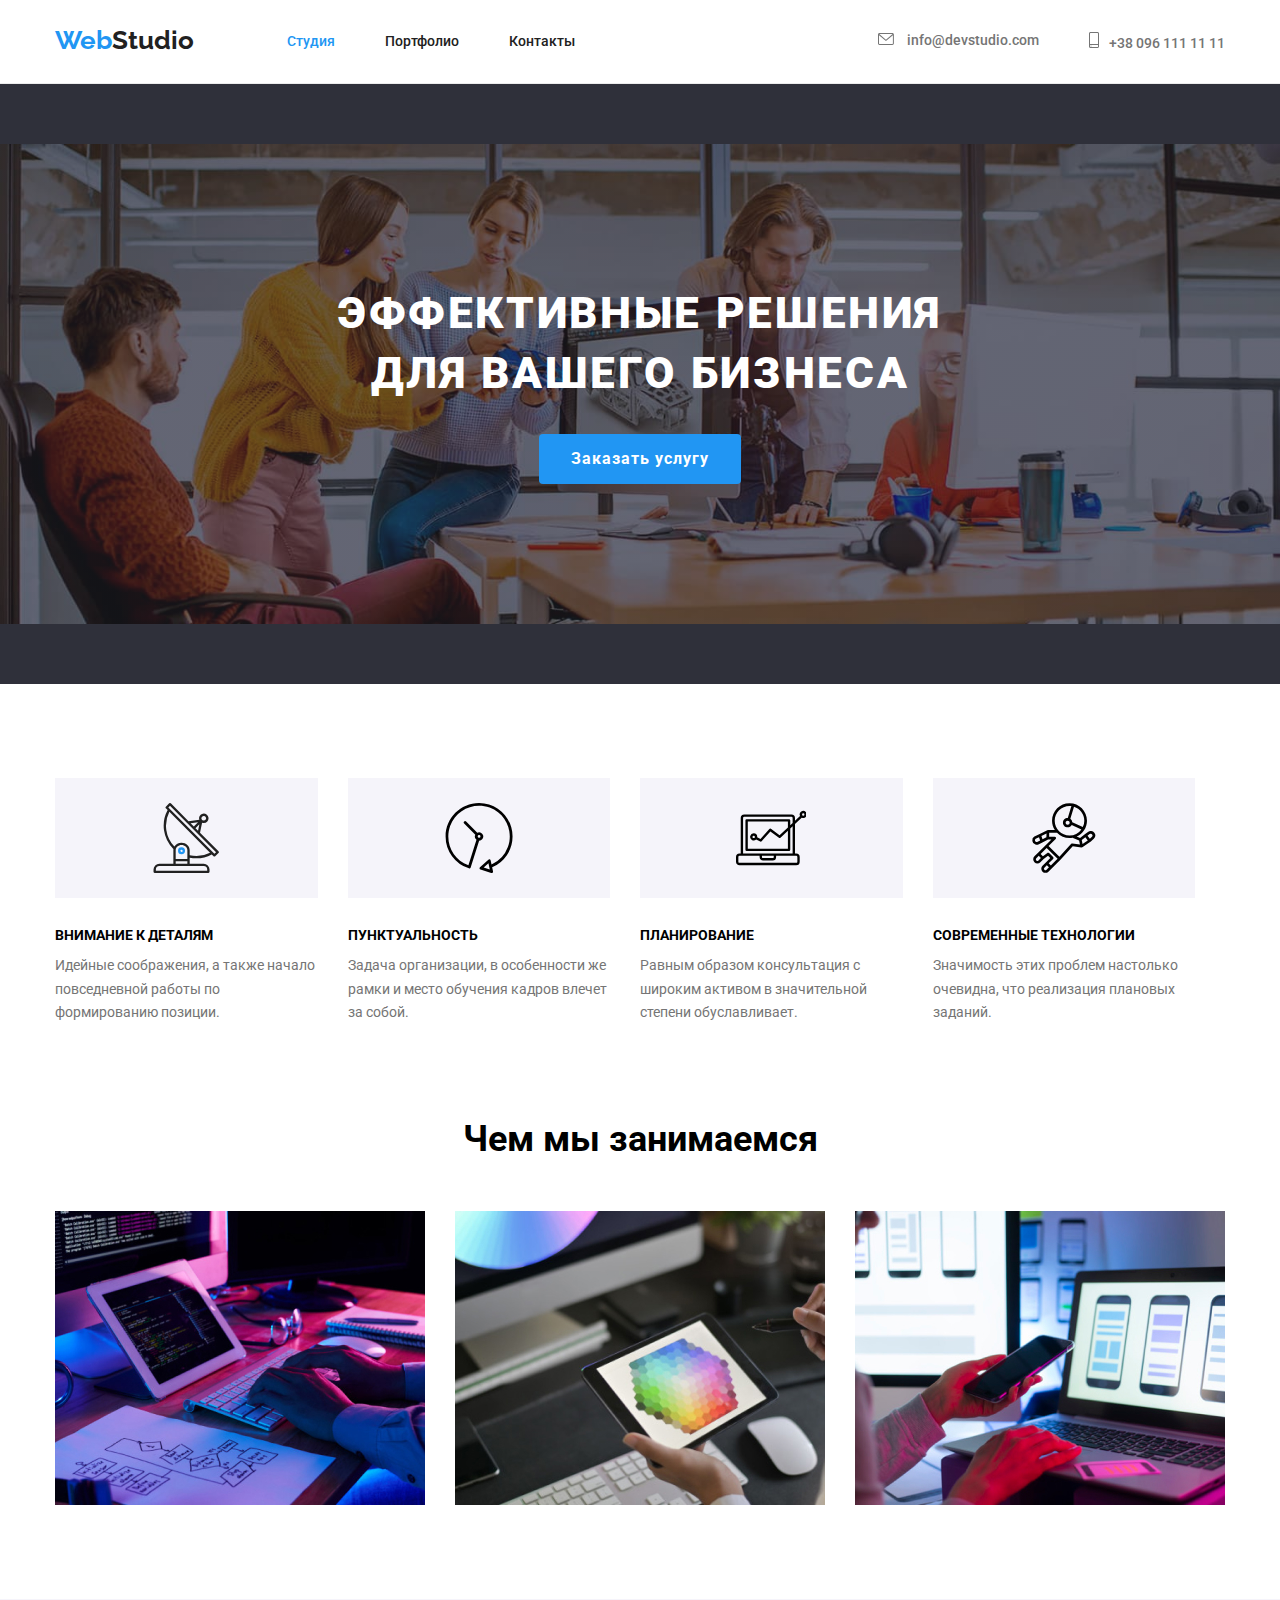
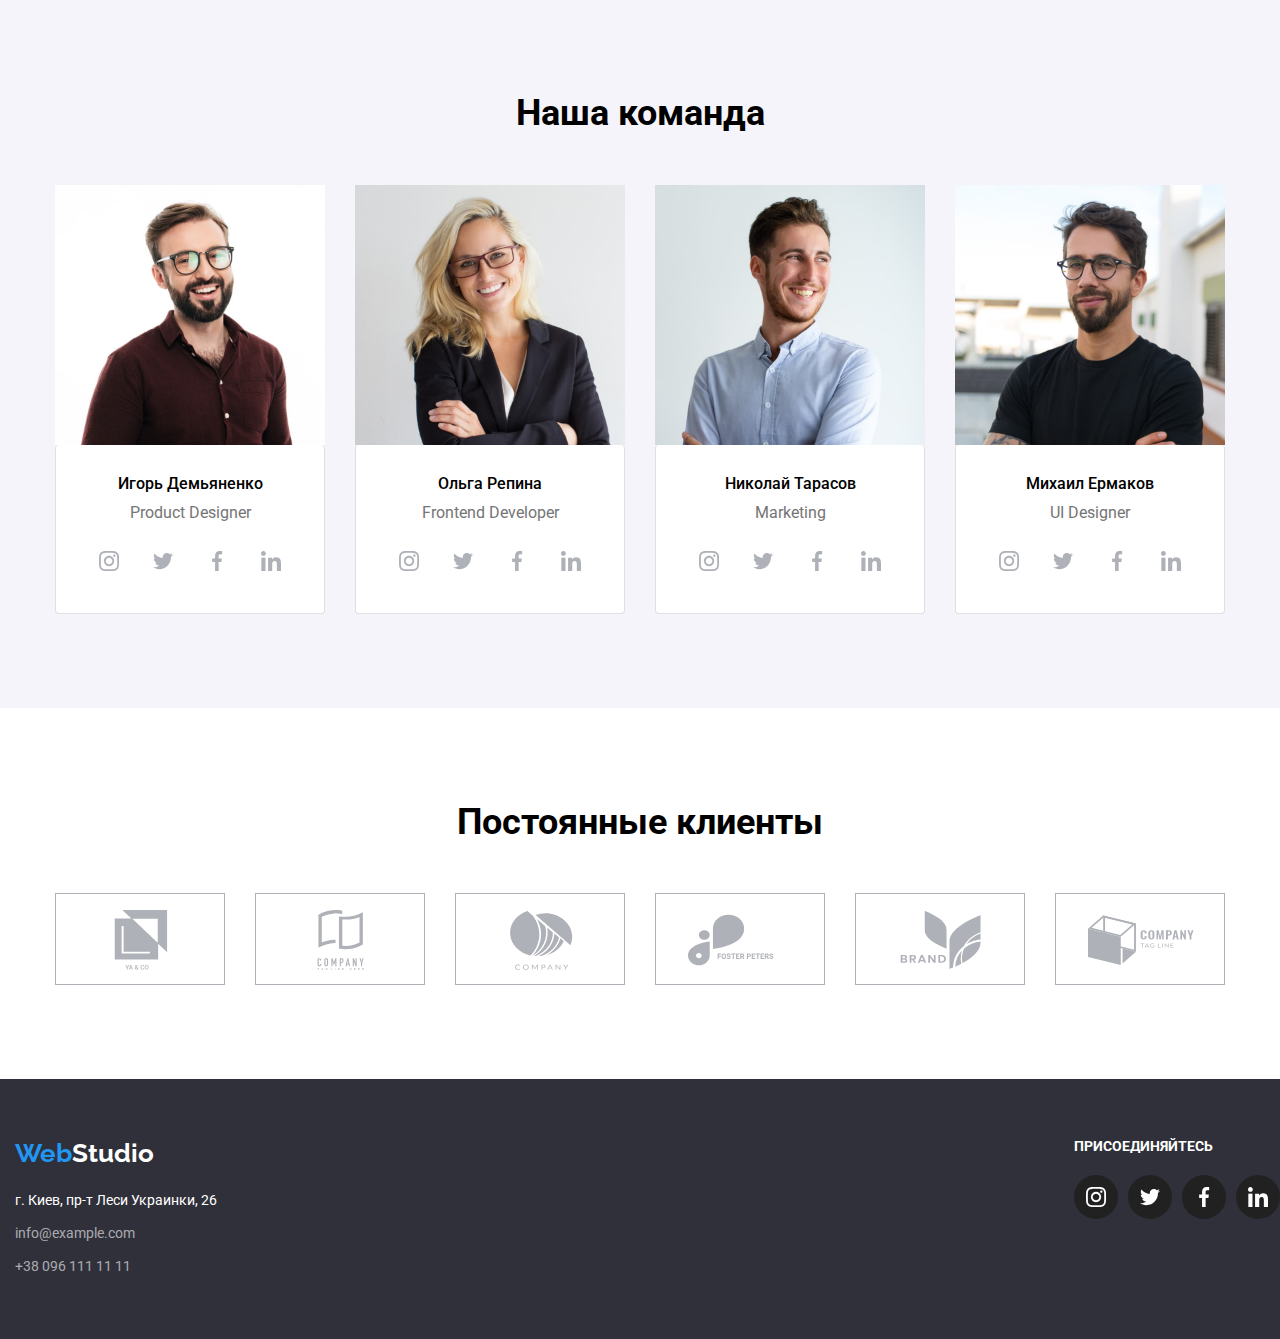
==== commit 335f19fd: "загрузили заново иконки" ====
--- a/index.html
+++ b/index.html
@@ -162,7 +162,7 @@
                   <li class="social-list-item">
                     <a href="" class="social-list-link">
                       <svg class="social-list-icon" width="20" height="20">
-                        <use href="./images/icons.svg#icon-instagram"></use>
+                        <use href="./images/icons.svg#icon-instagram-2"></use>
                       </svg>
                     </a>
                 </li>
@@ -199,7 +199,7 @@
                     <li class="social-list-item">
                         <a href="" class="social-list-link">
                             <svg class="social-list-icon" width="20" height="20">
-                        <use href="./images/icons.svg#icon-instagram"></use>
+                        <use href="./images/icons.svg#icon-instagram-2"></use>
                       </svg>
                         </a>
                     </li>
@@ -236,7 +236,7 @@
                     <li class="social-list-item">
                         <a href="" class="social-list-link">
                             <svg class="social-list-icon" width="20" height="20">
-                        <use href="./images/icons.svg#icon-instagram"></use>
+                        <use href="./images/icons.svg#icon-instagram-2"></use>
                       </svg>
                         </a>
                     </li>
@@ -273,7 +273,7 @@
                     <li class="social-list-item">
                         <a href="" class="social-list-link">
                             <svg class="social-list-icon" width="20" height="20">
-                        <use href="./images/icons.svg#icon-instagram"></use>
+                        <use href="./images/icons.svg#icon-instagram-2"></use>
                       </svg>
                         </a>
                     </li>
@@ -405,21 +405,21 @@
                 <li class="footer-list-item">
                     <a href="" class="footer-list-link">
                         <svg class="footer-list-icon" width="20" height="20">
-                <use href="./images/icons.svg#icon-twitter"></use>
+                <use href="./images/icons.svg#icon-twitter-1"></use>
               </svg>
                     </a>
                 </li>
                 <li class="footer-list-item">
                     <a href="" class="footer-list-link">
                         <svg class="footer-list-icon" width="20" height="20">
-                <use href="./images/icons.svg#icon-facebook"></use>
+                <use href="./images/icons.svg#icon-facebook-1"></use>
               </svg>
                     </a>
                 </li>
                 <li class="footer-list-item">
                     <a href="" class="footer-list-link">
                         <svg class="footer-list-icon" width="20" height="20">
-                <use href="./images/icons.svg#icon-linkedin"></use>
+                <use href="./images/icons.svg#icon-linkedin-1"></use>
               </svg>
                     </a>
                 </li>
--- a/css/styles.css
+++ b/css/styles.css
@@ -172,6 +172,11 @@
         border-left: 1px solid #EEEEEE;
         border-right: 1px solid #EEEEEE;
         padding: 20px 24px;
+    }
+    
+    .catalog-link:hover,
+    .catalog-link:focus {
+        box-shadow: 1px 4px 1px 1px rgba(0, 0, 0, 0.16);
     }
     
     .site-nav {
@@ -404,6 +409,9 @@
     .employees-content-wrapper {
         padding: 30px 10px;
         background-color: #FFFFFF;
+        border-radius: 4px;
+        border: 1px solid rgba(0, 0, 0, 0.12);
+        border-top: none;
     }
     
     .employees-name {
@@ -577,14 +585,13 @@
         background-color: var(--primary-text-color-theme-dark);
         padding: 60px 0;
         display: flex;
-        align-items: center;
     }
     
     .footer-container {
-        width: 231px;
-        height: 81px;
-        margin-right: 70px;
+        width: 1200px;
         padding-left: 15px;
+        padding-right: 15px;
+        margin: 0 auto;
     }
     
     .footer-title {
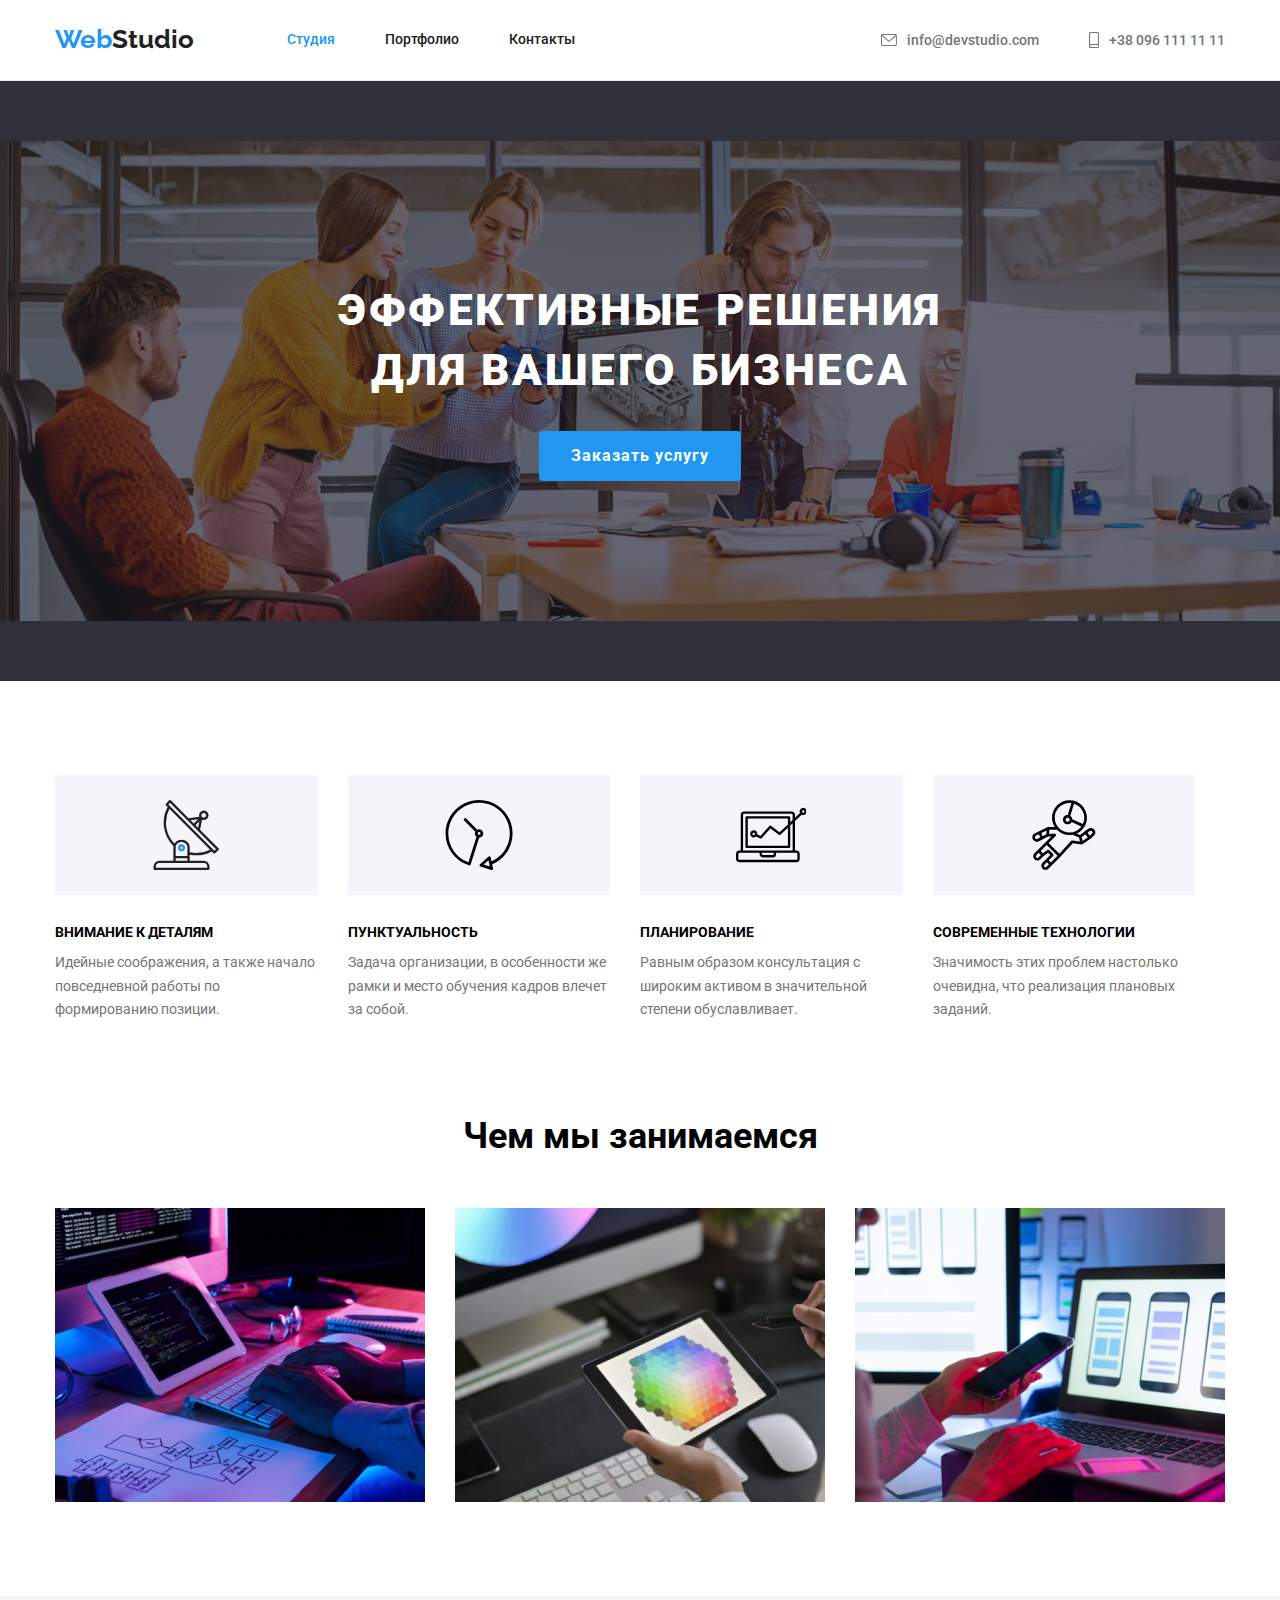
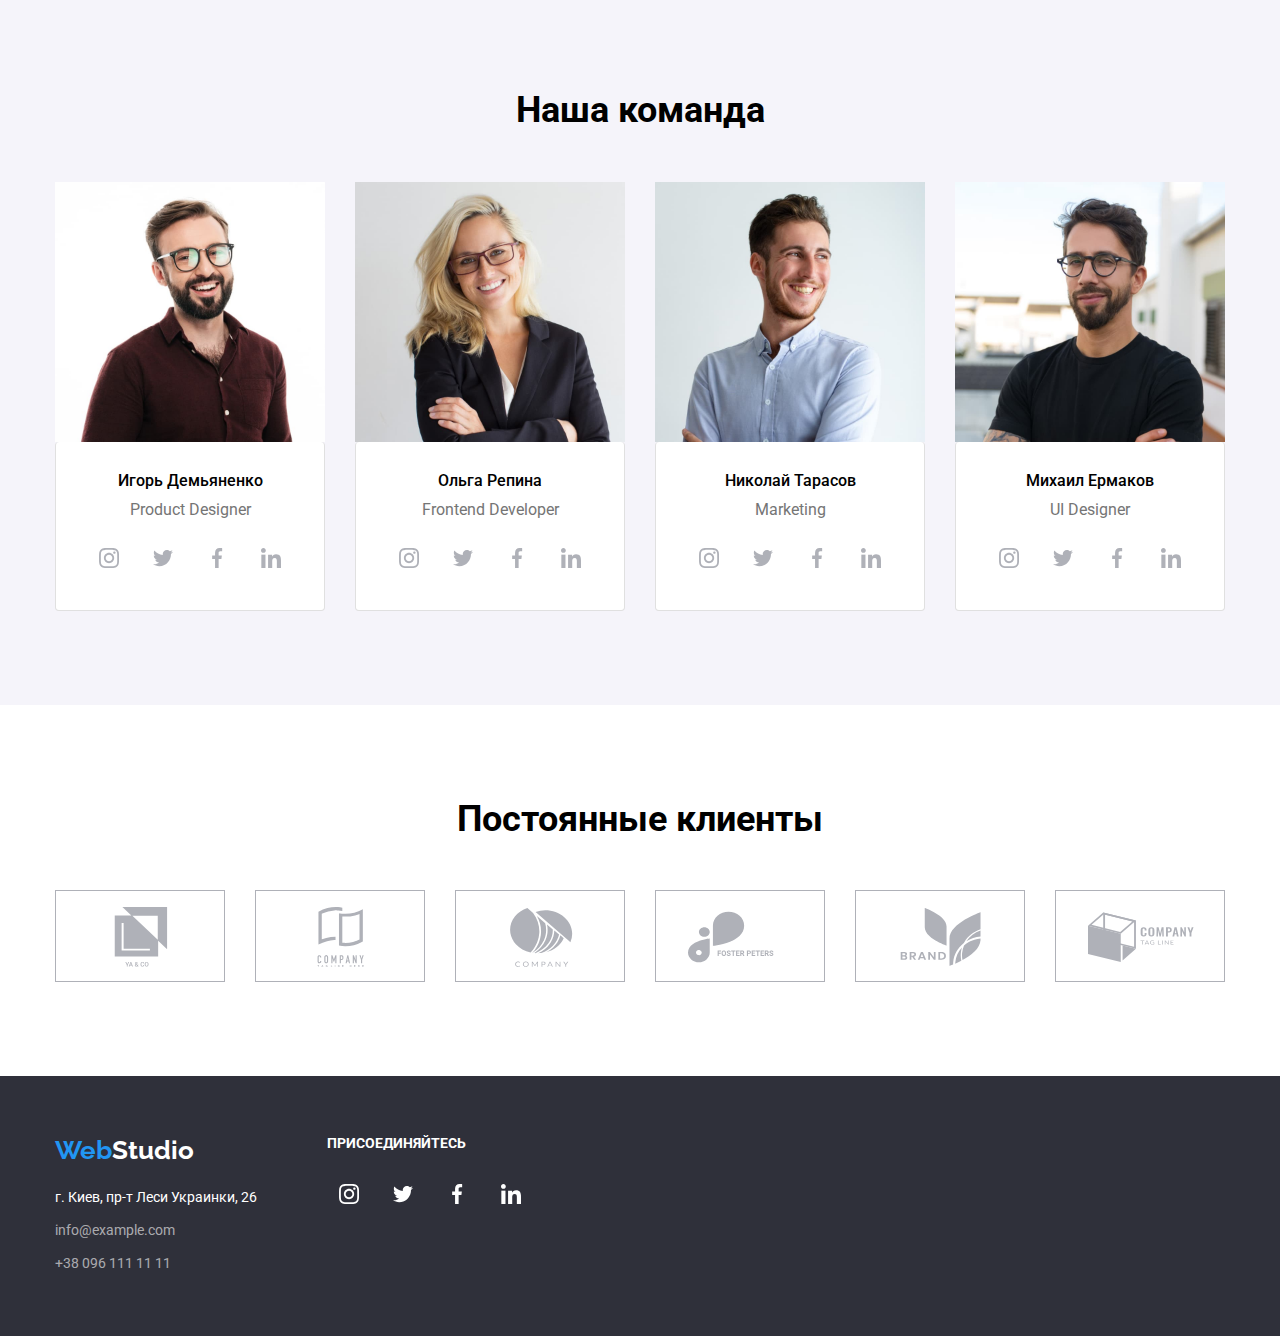
==== commit 463e27f8: "Откорректировали футер и хэдер" ====
--- a/index.html
+++ b/index.html
@@ -367,63 +367,67 @@
         </main>
         <footer class="footer">
             <div class="footer-container">
-                <a class="logo-footer link" href=" " lang="en ">Web<span class="logo-accent-footer">Studio</span></a
-        >
-        <address class="address">
-          <ul class="list">
-            <li class="address-list">
-              <a
-                href="https://goo.gl/maps/fRFSX92PW33ccEuu6 "
-                target="_blank "
-                class="link contact-info"
-                >г. Киев, пр-т Леси Украинки, 26</a
-              >
-            </li>
-            <li class="address-list">
-              <a href="mailto:info@example.com " class="link contact-info-item"
-                >info@example.com</a
-              >
-            </li>
-            <li>
-              <a href="tel:+380961111111 " class="link contact-info-item"
-                >+38 096 111 11 11</a
-              >
-            </li>
-          </ul>
-        </address>
-      </div>
-      <div>
-        <h3 class="footer-title">ПРИСОЕДИНЯЙТЕСЬ</h3>
-        <ul class="footer-list list">
-          <li class="footer-list-item">
-            <a href="" class="footer-list-link">
-              <svg class="footer-list-icon" width="20" height="20">
-                <use href="./images/icons.svg#icon-instagram"></use>
-              </svg>
-            </a>
-                </li>
-                <li class="footer-list-item">
-                    <a href="" class="footer-list-link">
-                        <svg class="footer-list-icon" width="20" height="20">
-                <use href="./images/icons.svg#icon-twitter-1"></use>
-              </svg>
-                    </a>
-                </li>
-                <li class="footer-list-item">
-                    <a href="" class="footer-list-link">
-                        <svg class="footer-list-icon" width="20" height="20">
-                <use href="./images/icons.svg#icon-facebook-1"></use>
-              </svg>
-                    </a>
-                </li>
-                <li class="footer-list-item">
-                    <a href="" class="footer-list-link">
-                        <svg class="footer-list-icon" width="20" height="20">
-                <use href="./images/icons.svg#icon-linkedin-1"></use>
-              </svg>
-                    </a>
-                </li>
-                </ul>
+                <div>
+                    <a class="logo-footer link" href=" " lang="en ">Web<span class="logo-accent-footer">Studio</span></a
+          >
+          <address class="address">
+            <ul class="list">
+              <li class="address-list">
+                <a
+                  href="https://goo.gl/maps/fRFSX92PW33ccEuu6 "
+                  target="_blank "
+                  class="link contact-info"
+                  >г. Киев, пр-т Леси Украинки, 26</a
+                >
+              </li>
+              <li class="address-list">
+                <a
+                  href="mailto:info@example.com "
+                  class="link contact-info-item"
+                  >info@example.com</a
+                >
+              </li>
+              <li>
+                <a href="tel:+380961111111 " class="link contact-info-item"
+                  >+38 096 111 11 11</a
+                >
+              </li>
+            </ul>
+          </address>
+        </div>
+        <div class="footer-icons">
+          <h3 class="footer-title">ПРИСОЕДИНЯЙТЕСЬ</h3>
+          <ul class="footer-list list">
+            <li class="footer-list-item">
+              <a href="" class="footer-list-link">
+                <svg class="footer-list-icon" width="20" height="20">
+                  <use href="./images/icons.svg#icon-instagram"></use>
+                </svg>
+              </a>
+                    </li>
+                    <li class="footer-list-item">
+                        <a href="" class="footer-list-link">
+                            <svg class="footer-list-icon" width="20" height="20">
+                  <use href="./images/icons.svg#icon-twitter-1"></use>
+                </svg>
+                        </a>
+                    </li>
+                    <li class="footer-list-item">
+                        <a href="" class="footer-list-link">
+                            <svg class="footer-list-icon" width="20" height="20">
+                  <use href="./images/icons.svg#icon-facebook-1"></use>
+                </svg>
+                        </a>
+                    </li>
+                    <li class="footer-list-item">
+                        <a href="" class="footer-list-link">
+                            <svg class="footer-list-icon" width="20" height="20">
+                  <use href="./images/icons.svg#icon-linkedin-1"></use>
+                </svg>
+                        </a>
+                    </li>
+                    </ul>
+                </div>
             </div>
         </footer>
 </body>
--- a/css/styles.css
+++ b/css/styles.css
@@ -131,9 +131,10 @@
     }
     
     .menu-contact .contact-nav {
-        display: block;
+        display: flex;
         padding-top: 32px;
         padding-bottom: 32px;
+        align-items: center;
     }
     
     .main-nav {
@@ -216,7 +217,7 @@
     
     .button-icon:hover,
     .button-icon:focus {
-        color: #2196F3;
+        fill: #2196F3;
     }
     
     .button-icon-phone {
@@ -229,7 +230,7 @@
     
     .button-icon-phone:hover,
     .button-icon-phone:focus {
-        color: #2196F3;
+        fill: #2196F3;
     }
     
     .modal-btn {
@@ -461,7 +462,7 @@
     
     .social-list-link:hover .social-list-icon,
     .social-list-link:focus .social-list-icon {
-        fill: #2196F3;
+        fill: #FFFFFF;
     }
     
     .text {
@@ -507,6 +508,11 @@
         padding: 16px 32px 16px 32px;
     }
     
+    .clients-list:hover,
+    .clients-list:focus {
+        border: 1px solid#2196F3;
+    }
+    
     .clients-link .clients-list:last-child {
         margin-right: 0;
     }
@@ -592,6 +598,11 @@
         padding-left: 15px;
         padding-right: 15px;
         margin: 0 auto;
+        display: flex;
+    }
+    
+    .footer-icons {
+        margin-left: 70px;
     }
     
     .footer-title {
@@ -619,7 +630,7 @@
         width: 44px;
         height: 44px;
         border-radius: 50%;
-        background-color: #212121;
+        background-color:
     }
     
     .footer-list-link:hover,
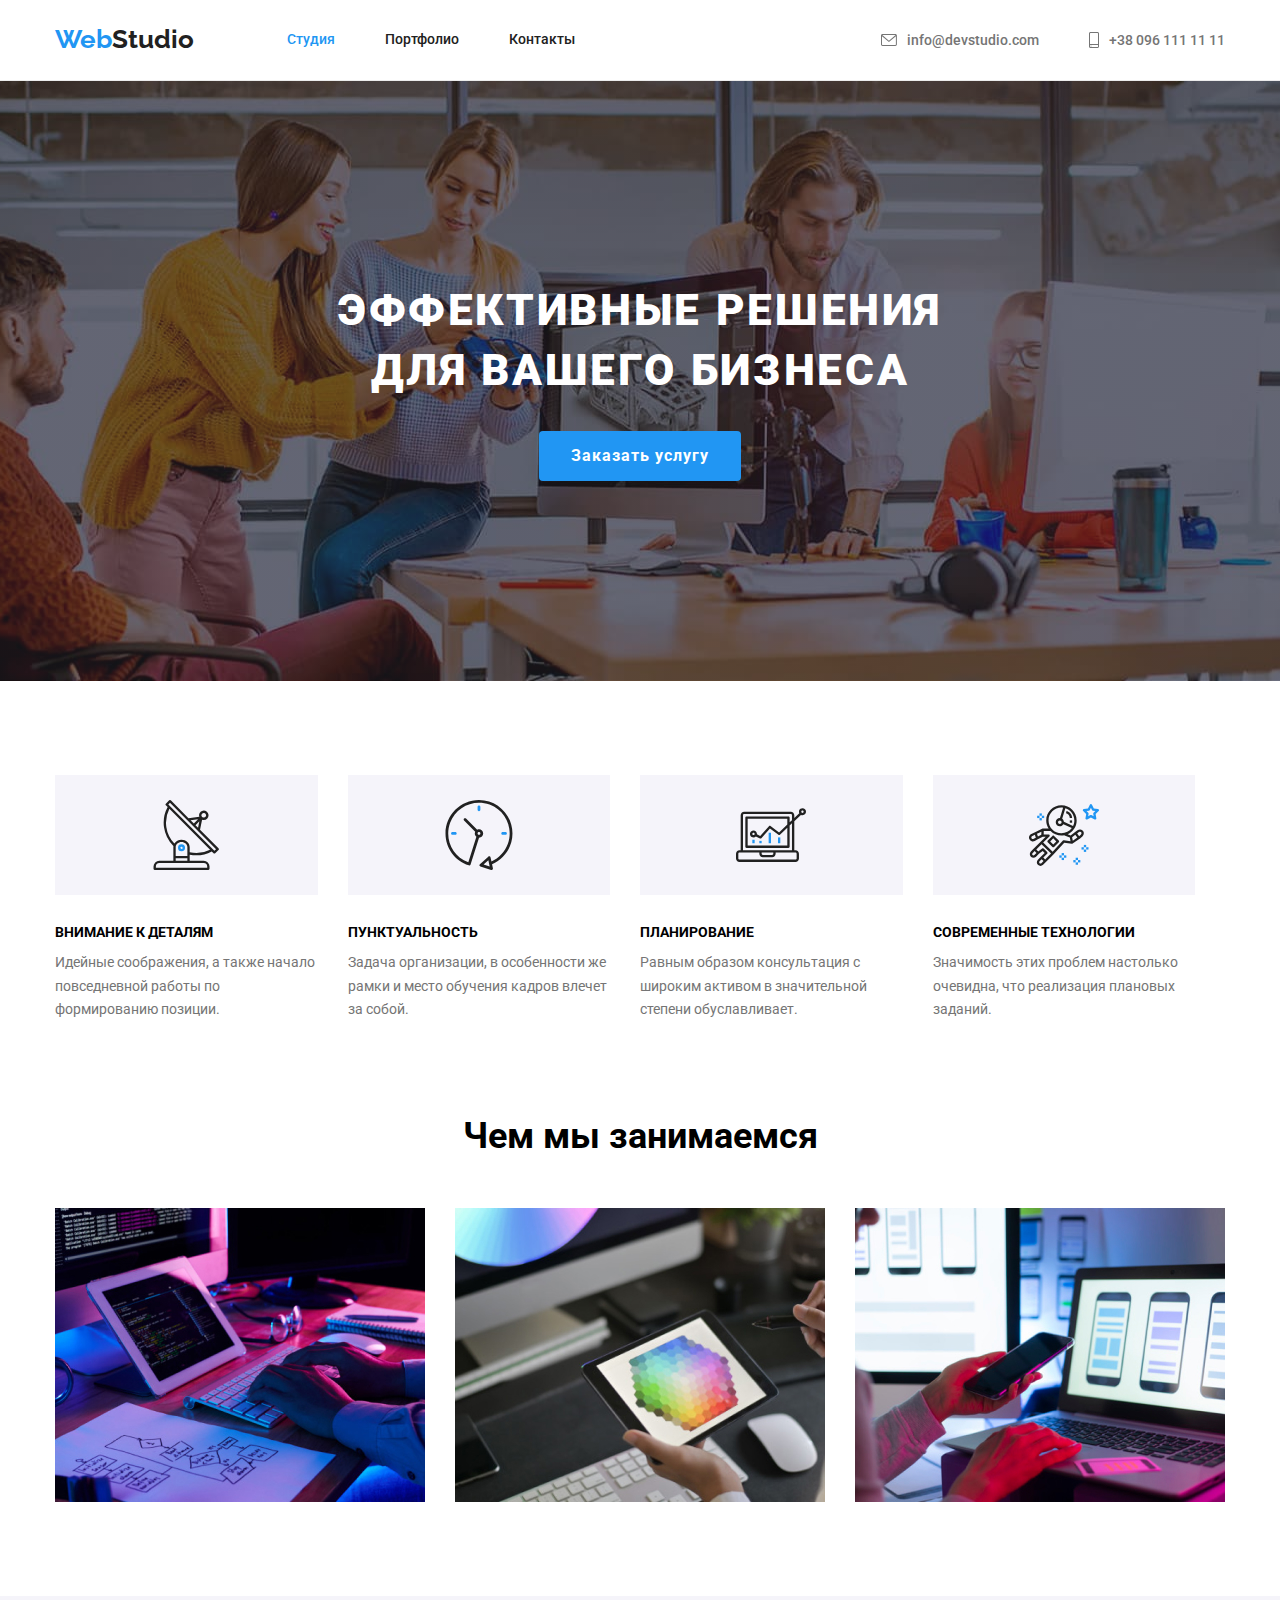
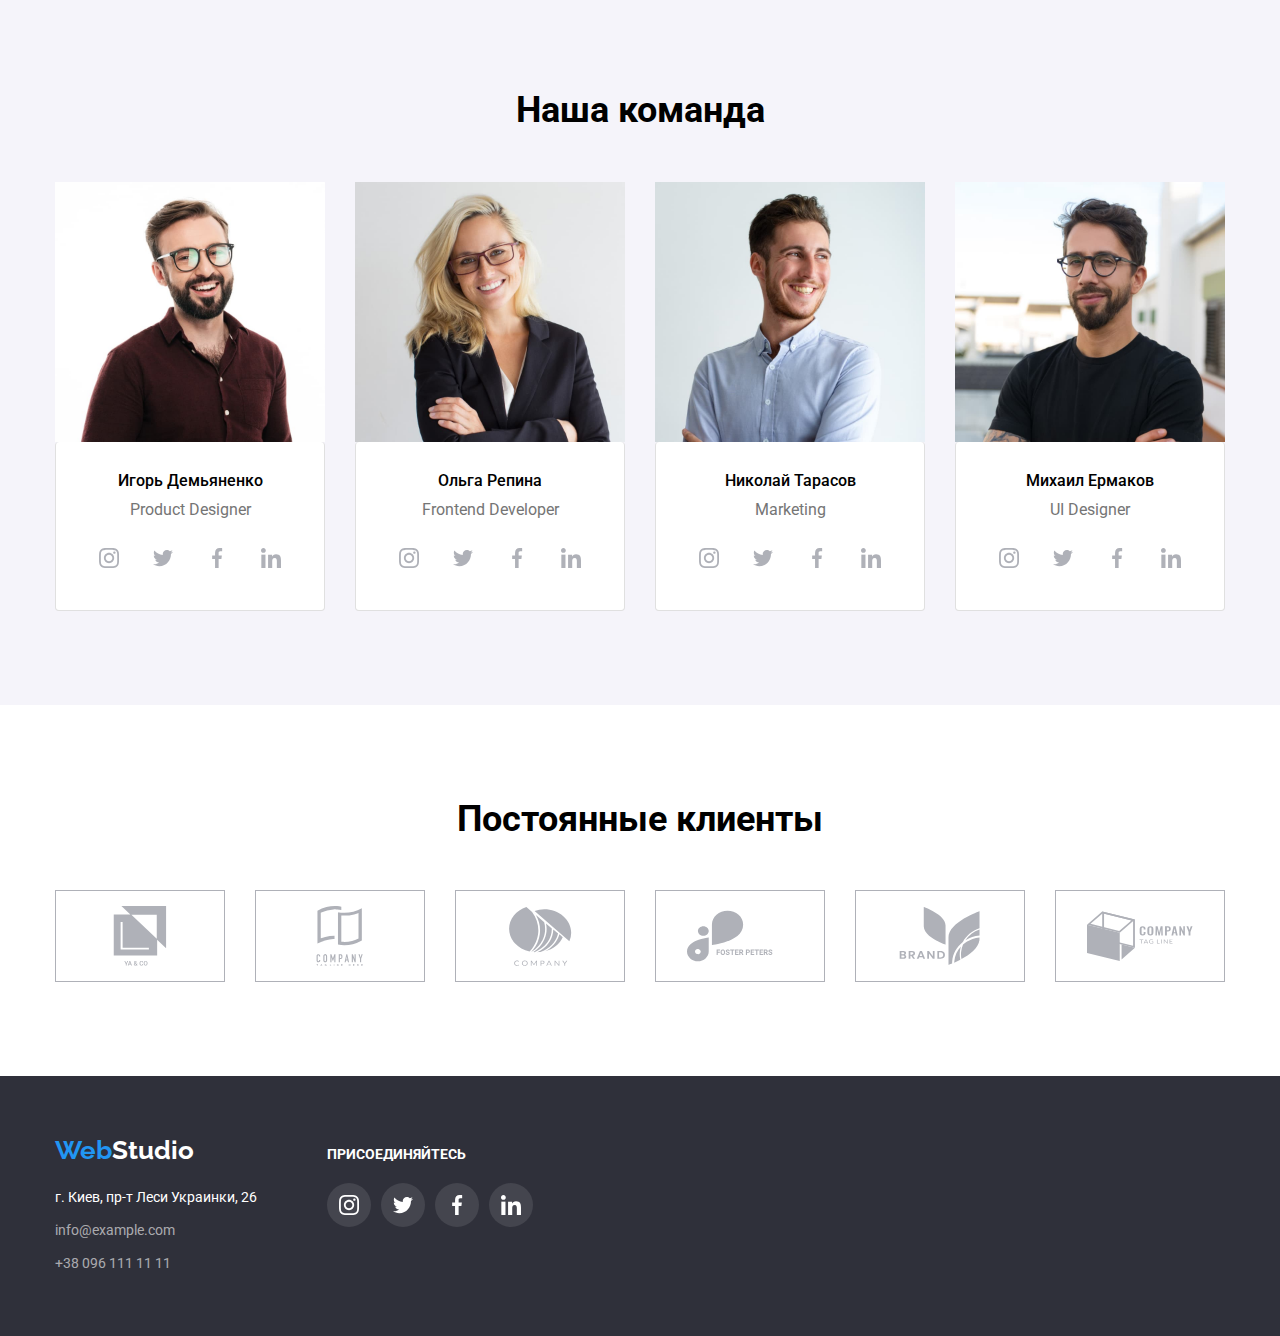
==== commit c63f20f7: "исправили ошибки" ====
--- a/index.html
+++ b/index.html
@@ -87,7 +87,7 @@
             <li class="feature-list">
               <div class="thumb">
                 <svg class="icon-antenna" width="70px" height="70px">
-                  <use href="./images/icons.svg#icon-diagramma"></use>
+                  <use href="./images/icons.svg#icon-diagram"></use>
                 </svg>
               </div>
               <h3 class="feature-title">ПЛАНИРОВАНИЕ</h3>
@@ -305,64 +305,53 @@
         </div>
         </section>
         <section class="section">
-            <h2 class="section-title">Постоянные клиенты</h2>
-
-            <ul class="list clients-link">
-                <li class="clients-list">
-                    <div class="clients">
-                        <a href="" class="our-clints">
+            <div class="container">
+                <h2 class="section-title">Постоянные клиенты</h2>
+                <ul class="list clients-link">
+                    <li class="clients-list">
+                        <a href="" class="our-clients">
                             <svg class="our-clients-icon" width="106px" height="60px">
                   <use href="./images/icons.svg#icon-client"></use>
                 </svg>
                         </a>
-                    </div>
-                </li>
-                <li class="clients-list">
-                    <div class="clients">
-                        <a href="" class="our-clints">
+                    </li>
+                    <li class="clients-list">
+                        <a href="" class="our-clients">
                             <svg class="our-clients-icon" width="106px" height="60px">
                   <use href="./images/icons.svg#icon-client_1"></use>
                 </svg>
                         </a>
-                    </div>
-                </li>
-                <li class="clients-list">
-                    <div class="clients">
-                        <a href="" class="our-clints">
+                    </li>
+                    <li class="clients-list">
+                        <a href="" class="our-clients">
                             <svg class="our-clients-icon" width="106px" height="60px">
                   <use href="./images/icons.svg#icon-client_2"></use>
                 </svg>
                         </a>
-                    </div>
-                </li>
-                <li class="clients-list">
-                    <div class="clients">
-                        <a href="" class="our-clints">
+                    </li>
+                    <li class="clients-list">
+                        <a href="" class="our-clients">
                             <svg class="our-clients-icon" width="106px" height="60px">
                   <use href="./images/icons.svg#icon-client_3"></use>
                 </svg>
                         </a>
-                    </div>
-                </li>
-                <li class="clients-list">
-                    <div class="clients">
-                        <a href="" class="our-clints">
+                    </li>
+                    <li class="clients-list">
+                        <a href="" class="our-clients">
                             <svg class="our-clients-icon" width="106px" height="60px">
                   <use href="./images/icons.svg#icon-client_4"></use>
                 </svg>
                         </a>
-                    </div>
-                </li>
-                <li class="clients-list">
-                    <div class="clients">
-                        <a href="" class="our-clints">
+                    </li>
+                    <li class="clients-list">
+                        <a href="" class="our-clients">
                             <svg class="our-clients-icon" width="106px" height="60px">
                   <use href="./images/icons.svg#icon-client_5"></use>
                 </svg>
                         </a>
-                    </div>
-                </li>
-            </ul>
+                    </li>
+                </ul>
+            </div>
         </section>
         </main>
         <footer class="footer">
--- a/css/styles.css
+++ b/css/styles.css
@@ -168,16 +168,16 @@
         margin-bottom: 30px;
     }
     
+    .catalog-list :hover,
+    .catalog-list :focus {
+        box-shadow: 0px 4px 0px 1px rgba(0, 0, 0, 0.25);
+    }
+    
     .catalog-content-wrapper {
         border-bottom: 1px solid #EEEEEE;
         border-left: 1px solid #EEEEEE;
         border-right: 1px solid #EEEEEE;
         padding: 20px 24px;
-    }
-    
-    .catalog-link:hover,
-    .catalog-link:focus {
-        box-shadow: 1px 4px 1px 1px rgba(0, 0, 0, 0.16);
     }
     
     .site-nav {
@@ -263,12 +263,14 @@
         text-align: center;
         cursor: pointer;
         padding: 6px 22px 6px 22px;
+        border: none;
     }
     
     .style-btn:hover,
     .style-btn:focus {
         color: #FFFFFF;
         background-color: #2196F3;
+        box-shadow: 0px 4px 0px 1px rgba(0, 0, 0, 0.25);
     }
     
     .style-btn.current {
@@ -290,7 +292,6 @@
         background-image: linear-gradient(to right, rgba(47, 48, 58, 0.4), rgba(47, 48, 58, 0.4)), url(../images/background_hero.jpg);
         background-repeat: no-repeat;
         background-position: center;
-        background-size: contain;
     }
     
     .hero-title {
@@ -503,9 +504,6 @@
         margin-right: 30px;
         width: 170px;
         height: 92px;
-        border: 1px solid#AFB1B8;
-        align-items: center;
-        padding: 16px 32px 16px 32px;
     }
     
     .clients-list:hover,
@@ -517,20 +515,14 @@
         margin-right: 0;
     }
     
-    .clients {
-        width: 106px;
-        height: 60px;
+    .our-clients {
+        width: 100%;
+        height: 100%;
         fill: #AFB1B8;
-        justify-content: center;
-        align-items: center;
-    }
-    
-    .our-clints {
-        width: 106px;
-        height: 60px;
-        fill: #AFB1B8;
-        align-items: center;
-        justify-content: center;
+        display: flex;
+        align-items: center;
+        justify-content: center;
+        border: 1px solid#AFB1B8;
     }
     
     .our-clients-icon {
@@ -599,6 +591,7 @@
         padding-right: 15px;
         margin: 0 auto;
         display: flex;
+        align-items: baseline;
     }
     
     .footer-icons {
@@ -630,7 +623,7 @@
         width: 44px;
         height: 44px;
         border-radius: 50%;
-        background-color:
+        background-color: rgba(255, 255, 255, 0.1);
     }
     
     .footer-list-link:hover,
